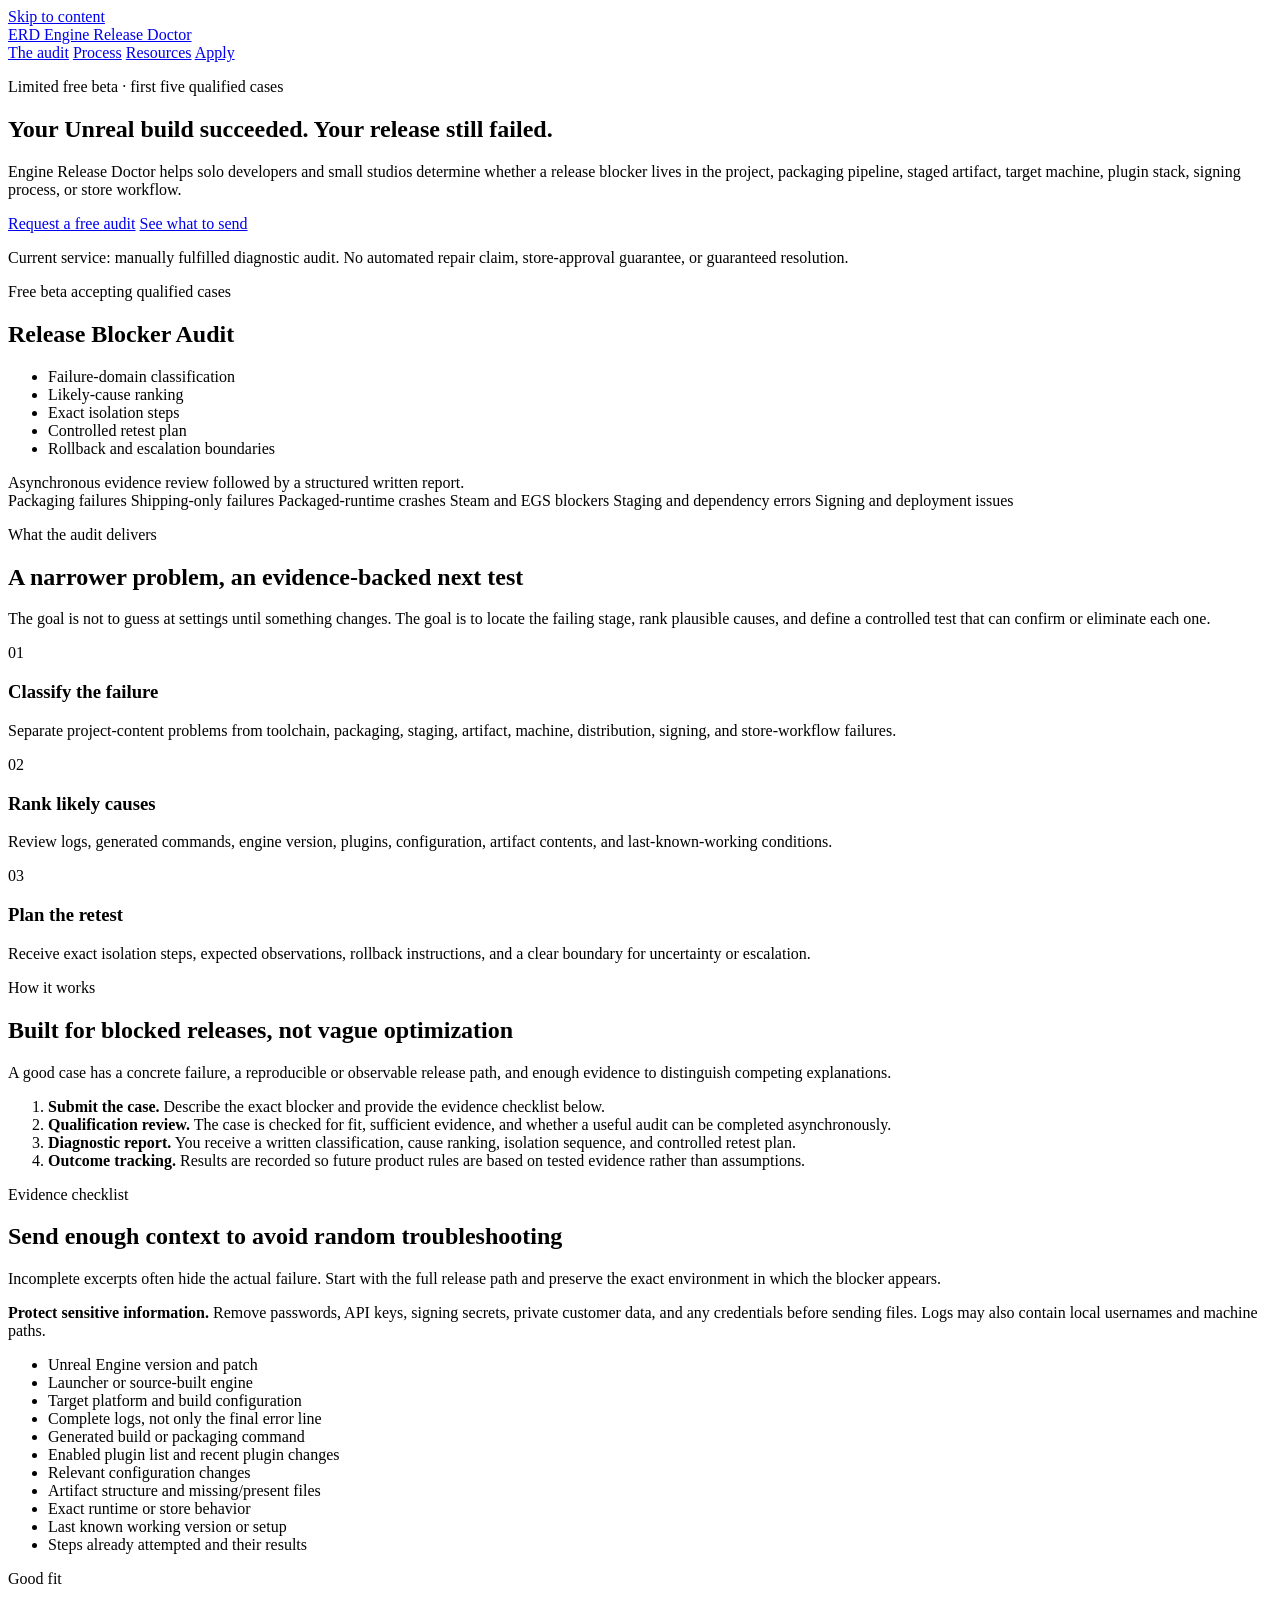
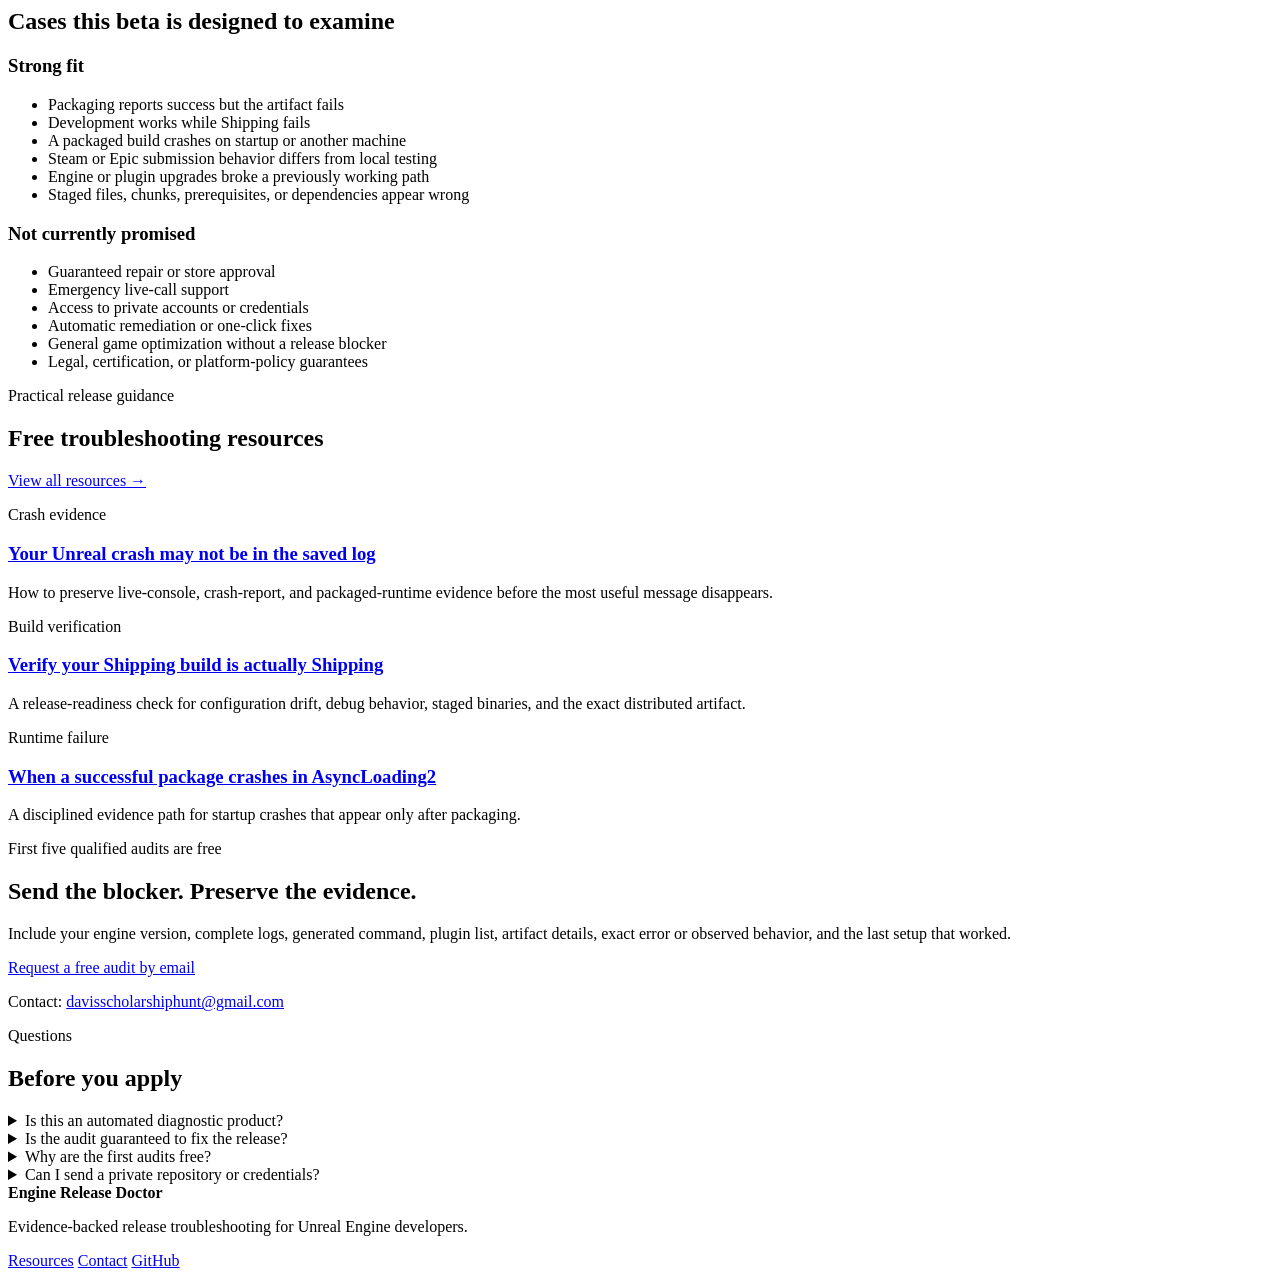
==== index.html @ b479264e "Launch Engine Release Doctor beta landing page" ====
<!doctype html>
<html lang="en">
<head>
  <meta charset="utf-8">
  <meta name="viewport" content="width=device-width, initial-scale=1">
  <title>Engine Release Doctor | Unreal Release Blocker Audits</title>
  <meta name="description" content="A structured manual Release Blocker Audit for Unreal Engine developers and small studios facing packaging, staged-build, runtime, store, signing, or deployment failures.">
  <meta name="theme-color" content="#0a1020">
  <link rel="stylesheet" href="styles.css">
</head>
<body>
  <a class="skip-link" href="#main">Skip to content</a>

  <header class="site-header">
    <div class="wrap header-inner">
      <a class="brand" href="index.html" aria-label="Engine Release Doctor home">
        <span class="brand-mark">ERD</span>
        <span>Engine Release Doctor</span>
      </a>
      <nav aria-label="Primary navigation">
        <a href="#audit">The audit</a>
        <a href="#process">Process</a>
        <a href="resources/index.html">Resources</a>
        <a class="nav-cta" href="#apply">Apply</a>
      </nav>
    </div>
  </header>

  <main id="main">
    <section class="hero">
      <div class="wrap hero-grid">
        <div>
          <p class="eyebrow">Limited free beta · first five qualified cases</p>
          <h1>Your Unreal build succeeded. Your release still failed.</h1>
          <p class="hero-copy">Engine Release Doctor helps solo developers and small studios determine whether a release blocker lives in the project, packaging pipeline, staged artifact, target machine, plugin stack, signing process, or store workflow.</p>
          <div class="button-row">
            <a class="button primary" href="#apply">Request a free audit</a>
            <a class="button secondary" href="#evidence">See what to send</a>
          </div>
          <p class="fine-print">Current service: manually fulfilled diagnostic audit. No automated repair claim, store-approval guarantee, or guaranteed resolution.</p>
        </div>

        <aside class="diagnostic-card" aria-label="Audit summary">
          <div class="status-line"><span class="status-dot"></span> Free beta accepting qualified cases</div>
          <h2>Release Blocker Audit</h2>
          <ul class="check-list">
            <li>Failure-domain classification</li>
            <li>Likely-cause ranking</li>
            <li>Exact isolation steps</li>
            <li>Controlled retest plan</li>
            <li>Rollback and escalation boundaries</li>
          </ul>
          <div class="card-note">Asynchronous evidence review followed by a structured written report.</div>
        </aside>
      </div>
    </section>

    <section class="signal-strip" aria-label="Common release blockers">
      <div class="wrap signal-grid">
        <span>Packaging failures</span>
        <span>Shipping-only failures</span>
        <span>Packaged-runtime crashes</span>
        <span>Steam and EGS blockers</span>
        <span>Staging and dependency errors</span>
        <span>Signing and deployment issues</span>
      </div>
    </section>

    <section id="audit" class="section">
      <div class="wrap">
        <div class="section-heading">
          <p class="eyebrow">What the audit delivers</p>
          <h2>A narrower problem, an evidence-backed next test</h2>
          <p>The goal is not to guess at settings until something changes. The goal is to locate the failing stage, rank plausible causes, and define a controlled test that can confirm or eliminate each one.</p>
        </div>

        <div class="card-grid three">
          <article class="feature-card">
            <span class="step-number">01</span>
            <h3>Classify the failure</h3>
            <p>Separate project-content problems from toolchain, packaging, staging, artifact, machine, distribution, signing, and store-workflow failures.</p>
          </article>
          <article class="feature-card">
            <span class="step-number">02</span>
            <h3>Rank likely causes</h3>
            <p>Review logs, generated commands, engine version, plugins, configuration, artifact contents, and last-known-working conditions.</p>
          </article>
          <article class="feature-card">
            <span class="step-number">03</span>
            <h3>Plan the retest</h3>
            <p>Receive exact isolation steps, expected observations, rollback instructions, and a clear boundary for uncertainty or escalation.</p>
          </article>
        </div>
      </div>
    </section>

    <section class="section alt" id="process">
      <div class="wrap two-column">
        <div>
          <p class="eyebrow">How it works</p>
          <h2>Built for blocked releases, not vague optimization</h2>
          <p class="lead">A good case has a concrete failure, a reproducible or observable release path, and enough evidence to distinguish competing explanations.</p>
        </div>
        <ol class="process-list">
          <li>
            <strong>Submit the case.</strong>
            <span>Describe the exact blocker and provide the evidence checklist below.</span>
          </li>
          <li>
            <strong>Qualification review.</strong>
            <span>The case is checked for fit, sufficient evidence, and whether a useful audit can be completed asynchronously.</span>
          </li>
          <li>
            <strong>Diagnostic report.</strong>
            <span>You receive a written classification, cause ranking, isolation sequence, and controlled retest plan.</span>
          </li>
          <li>
            <strong>Outcome tracking.</strong>
            <span>Results are recorded so future product rules are based on tested evidence rather than assumptions.</span>
          </li>
        </ol>
      </div>
    </section>

    <section id="evidence" class="section">
      <div class="wrap evidence-grid">
        <div>
          <p class="eyebrow">Evidence checklist</p>
          <h2>Send enough context to avoid random troubleshooting</h2>
          <p>Incomplete excerpts often hide the actual failure. Start with the full release path and preserve the exact environment in which the blocker appears.</p>
          <div class="privacy-note">
            <strong>Protect sensitive information.</strong> Remove passwords, API keys, signing secrets, private customer data, and any credentials before sending files. Logs may also contain local usernames and machine paths.
          </div>
        </div>
        <div class="check-panel">
          <ul class="evidence-list">
            <li>Unreal Engine version and patch</li>
            <li>Launcher or source-built engine</li>
            <li>Target platform and build configuration</li>
            <li>Complete logs, not only the final error line</li>
            <li>Generated build or packaging command</li>
            <li>Enabled plugin list and recent plugin changes</li>
            <li>Relevant configuration changes</li>
            <li>Artifact structure and missing/present files</li>
            <li>Exact runtime or store behavior</li>
            <li>Last known working version or setup</li>
            <li>Steps already attempted and their results</li>
          </ul>
        </div>
      </div>
    </section>

    <section class="section alt">
      <div class="wrap">
        <div class="section-heading compact">
          <p class="eyebrow">Good fit</p>
          <h2>Cases this beta is designed to examine</h2>
        </div>
        <div class="fit-grid">
          <div class="fit-card yes">
            <h3>Strong fit</h3>
            <ul>
              <li>Packaging reports success but the artifact fails</li>
              <li>Development works while Shipping fails</li>
              <li>A packaged build crashes on startup or another machine</li>
              <li>Steam or Epic submission behavior differs from local testing</li>
              <li>Engine or plugin upgrades broke a previously working path</li>
              <li>Staged files, chunks, prerequisites, or dependencies appear wrong</li>
            </ul>
          </div>
          <div class="fit-card no">
            <h3>Not currently promised</h3>
            <ul>
              <li>Guaranteed repair or store approval</li>
              <li>Emergency live-call support</li>
              <li>Access to private accounts or credentials</li>
              <li>Automatic remediation or one-click fixes</li>
              <li>General game optimization without a release blocker</li>
              <li>Legal, certification, or platform-policy guarantees</li>
            </ul>
          </div>
        </div>
      </div>
    </section>

    <section class="section resources-preview">
      <div class="wrap">
        <div class="section-heading row-heading">
          <div>
            <p class="eyebrow">Practical release guidance</p>
            <h2>Free troubleshooting resources</h2>
          </div>
          <a class="text-link" href="resources/index.html">View all resources →</a>
        </div>
        <div class="card-grid three">
          <article class="resource-card">
            <p class="tag">Crash evidence</p>
            <h3><a href="resources/unreal-crash-log-evidence.html">Your Unreal crash may not be in the saved log</a></h3>
            <p>How to preserve live-console, crash-report, and packaged-runtime evidence before the most useful message disappears.</p>
          </article>
          <article class="resource-card">
            <p class="tag">Build verification</p>
            <h3><a href="resources/verify-shipping-build.html">Verify your Shipping build is actually Shipping</a></h3>
            <p>A release-readiness check for configuration drift, debug behavior, staged binaries, and the exact distributed artifact.</p>
          </article>
          <article class="resource-card">
            <p class="tag">Runtime failure</p>
            <h3><a href="resources/async-loading-crash.html">When a successful package crashes in AsyncLoading2</a></h3>
            <p>A disciplined evidence path for startup crashes that appear only after packaging.</p>
          </article>
        </div>
      </div>
    </section>

    <section id="apply" class="section apply-section">
      <div class="wrap apply-card">
        <div>
          <p class="eyebrow">First five qualified audits are free</p>
          <h2>Send the blocker. Preserve the evidence.</h2>
          <p>Include your engine version, complete logs, generated command, plugin list, artifact details, exact error or observed behavior, and the last setup that worked.</p>
        </div>
        <div class="apply-actions">
          <a class="button primary large" href="mailto:davisscholarshiphunt@gmail.com?subject=Engine%20Release%20Doctor%20%E2%80%94%20Free%20Beta%20Audit%20Request&body=Project%20or%20studio%20name%3A%0A%0AUnreal%20Engine%20version%20and%20patch%3A%0A%0ATarget%20platform%20and%20configuration%3A%0A%0AExact%20release%20blocker%3A%0A%0AWhat%20works%20and%20what%20fails%3A%0A%0ALast%20known%20working%20setup%3A%0A%0ALinks%20to%20sanitized%20logs%20or%20artifact%20details%3A%0A%0ASteps%20already%20attempted%3A%0A%0APlease%20do%20not%20include%20passwords%2C%20API%20keys%2C%20signing%20secrets%2C%20or%20other%20credentials.">Request a free audit by email</a>
          <p class="contact-line">Contact: <a href="mailto:davisscholarshiphunt@gmail.com">davisscholarshiphunt@gmail.com</a></p>
        </div>
      </div>
    </section>

    <section class="section faq-section">
      <div class="wrap narrow">
        <p class="eyebrow">Questions</p>
        <h2>Before you apply</h2>
        <details>
          <summary>Is this an automated diagnostic product?</summary>
          <p>No. The current beta is a manually fulfilled written audit. Product rules may be developed from tested case evidence, but automated capabilities are not being promised here.</p>
        </details>
        <details>
          <summary>Is the audit guaranteed to fix the release?</summary>
          <p>No. The deliverable is a structured diagnostic analysis and retest plan. Some failures depend on third-party platforms, unavailable source code, unsupported plugins, missing evidence, or issues outside the audit’s control.</p>
        </details>
        <details>
          <summary>Why are the first audits free?</summary>
          <p>The beta is being used to establish proof, measure fulfillment time, validate the scope, and convert repeated findings into tested reusable rules before any paid offer is finalized.</p>
        </details>
        <details>
          <summary>Can I send a private repository or credentials?</summary>
          <p>Do not send credentials. Begin with sanitized logs, commands, configuration details, artifact information, and reproducible observations. Any deeper access would require a separate, explicit agreement.</p>
        </details>
      </div>
    </section>
  </main>

  <footer>
    <div class="wrap footer-inner">
      <div>
        <strong>Engine Release Doctor</strong>
        <p>Evidence-backed release troubleshooting for Unreal Engine developers.</p>
      </div>
      <div class="footer-links">
        <a href="resources/index.html">Resources</a>
        <a href="mailto:davisscholarshiphunt@gmail.com">Contact</a>
        <a href="https://github.com/davisscholarshiphunt-beep/engine-release-doctor-site">GitHub</a>
      </div>
    </div>
  </footer>
</body>
</html>
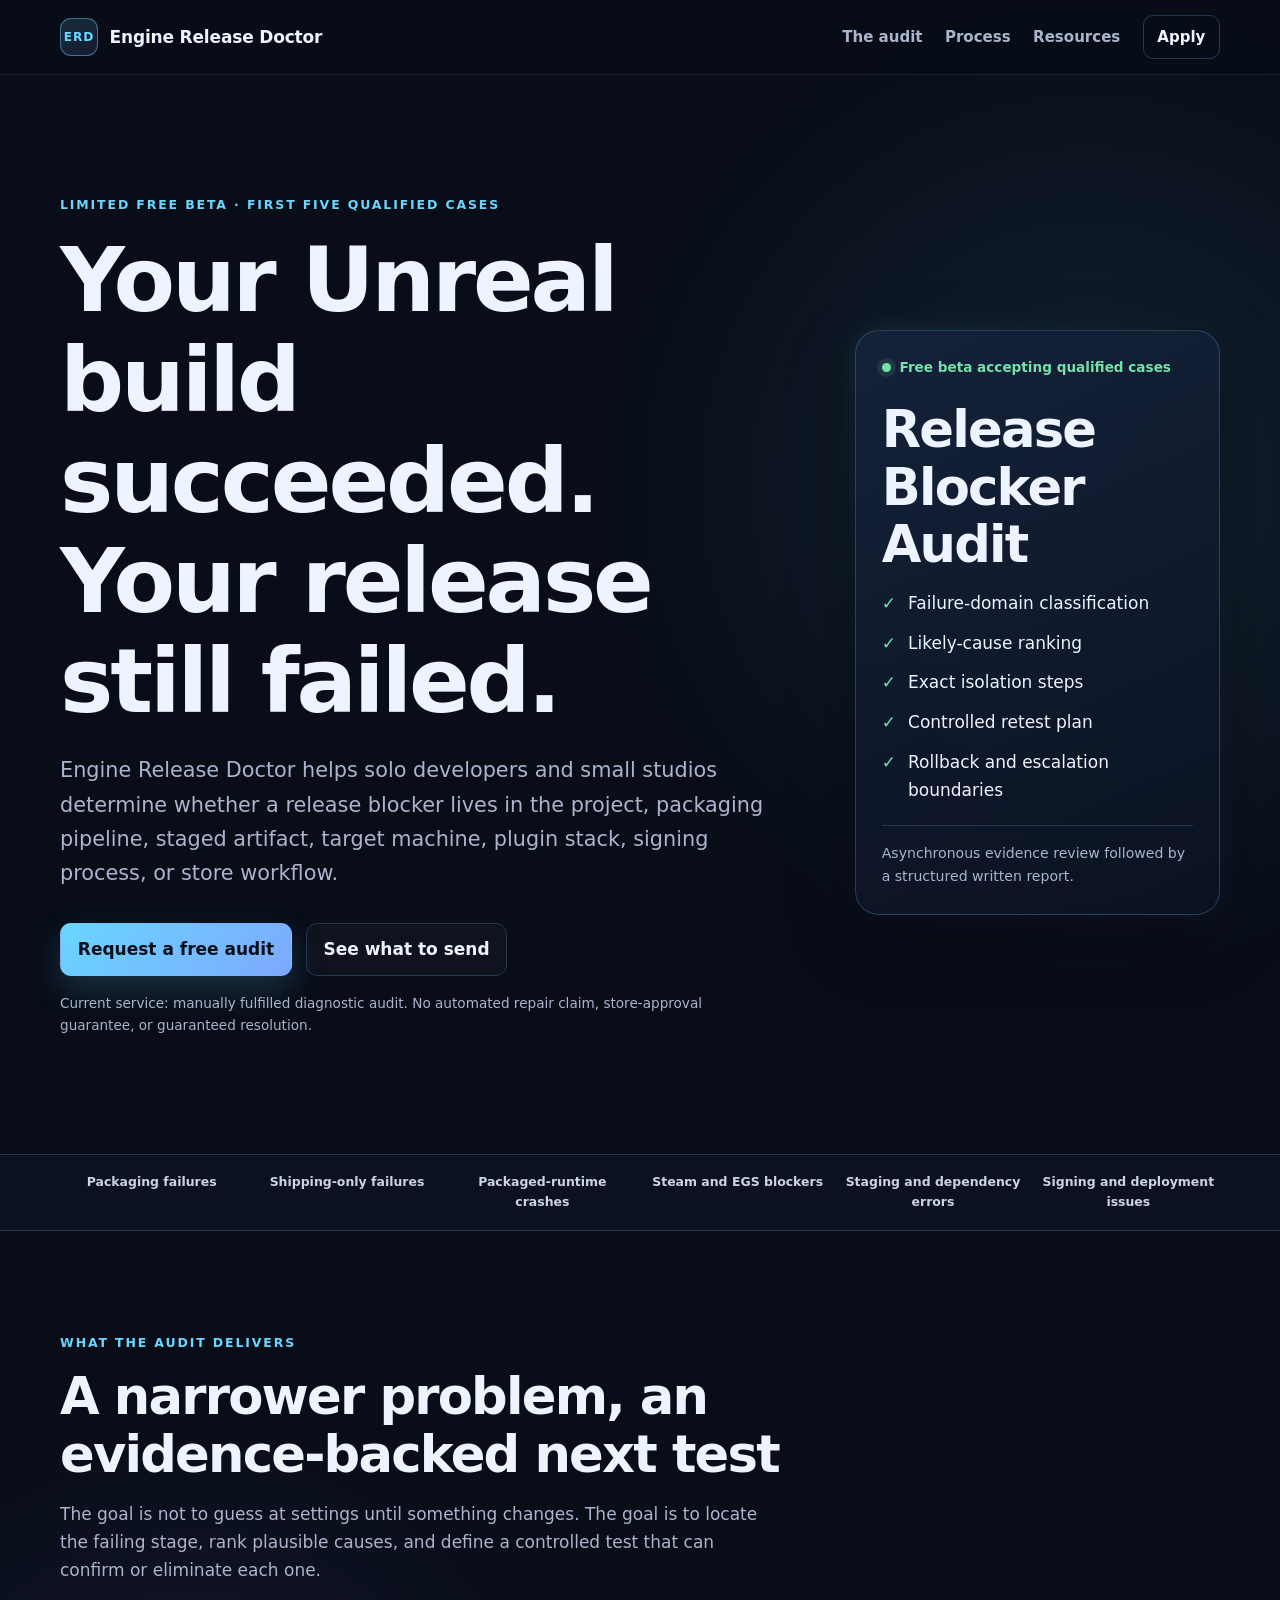
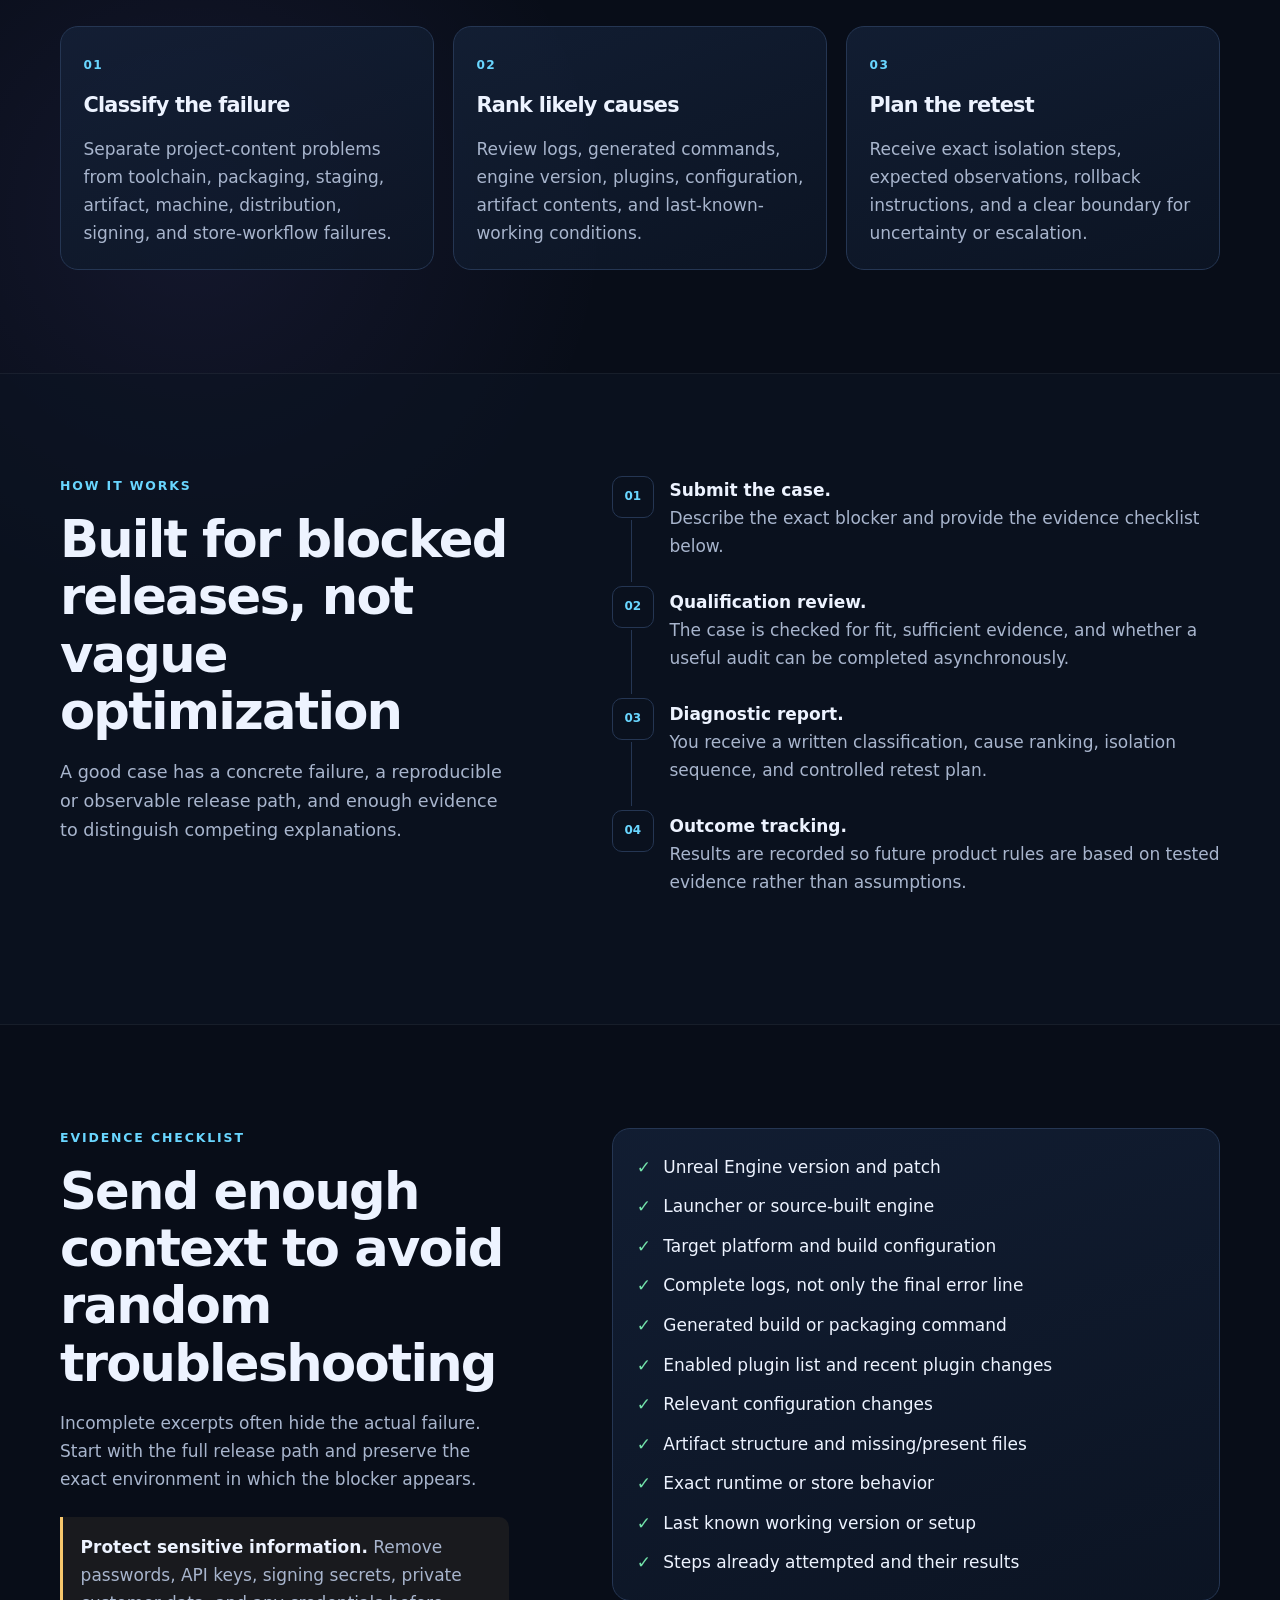
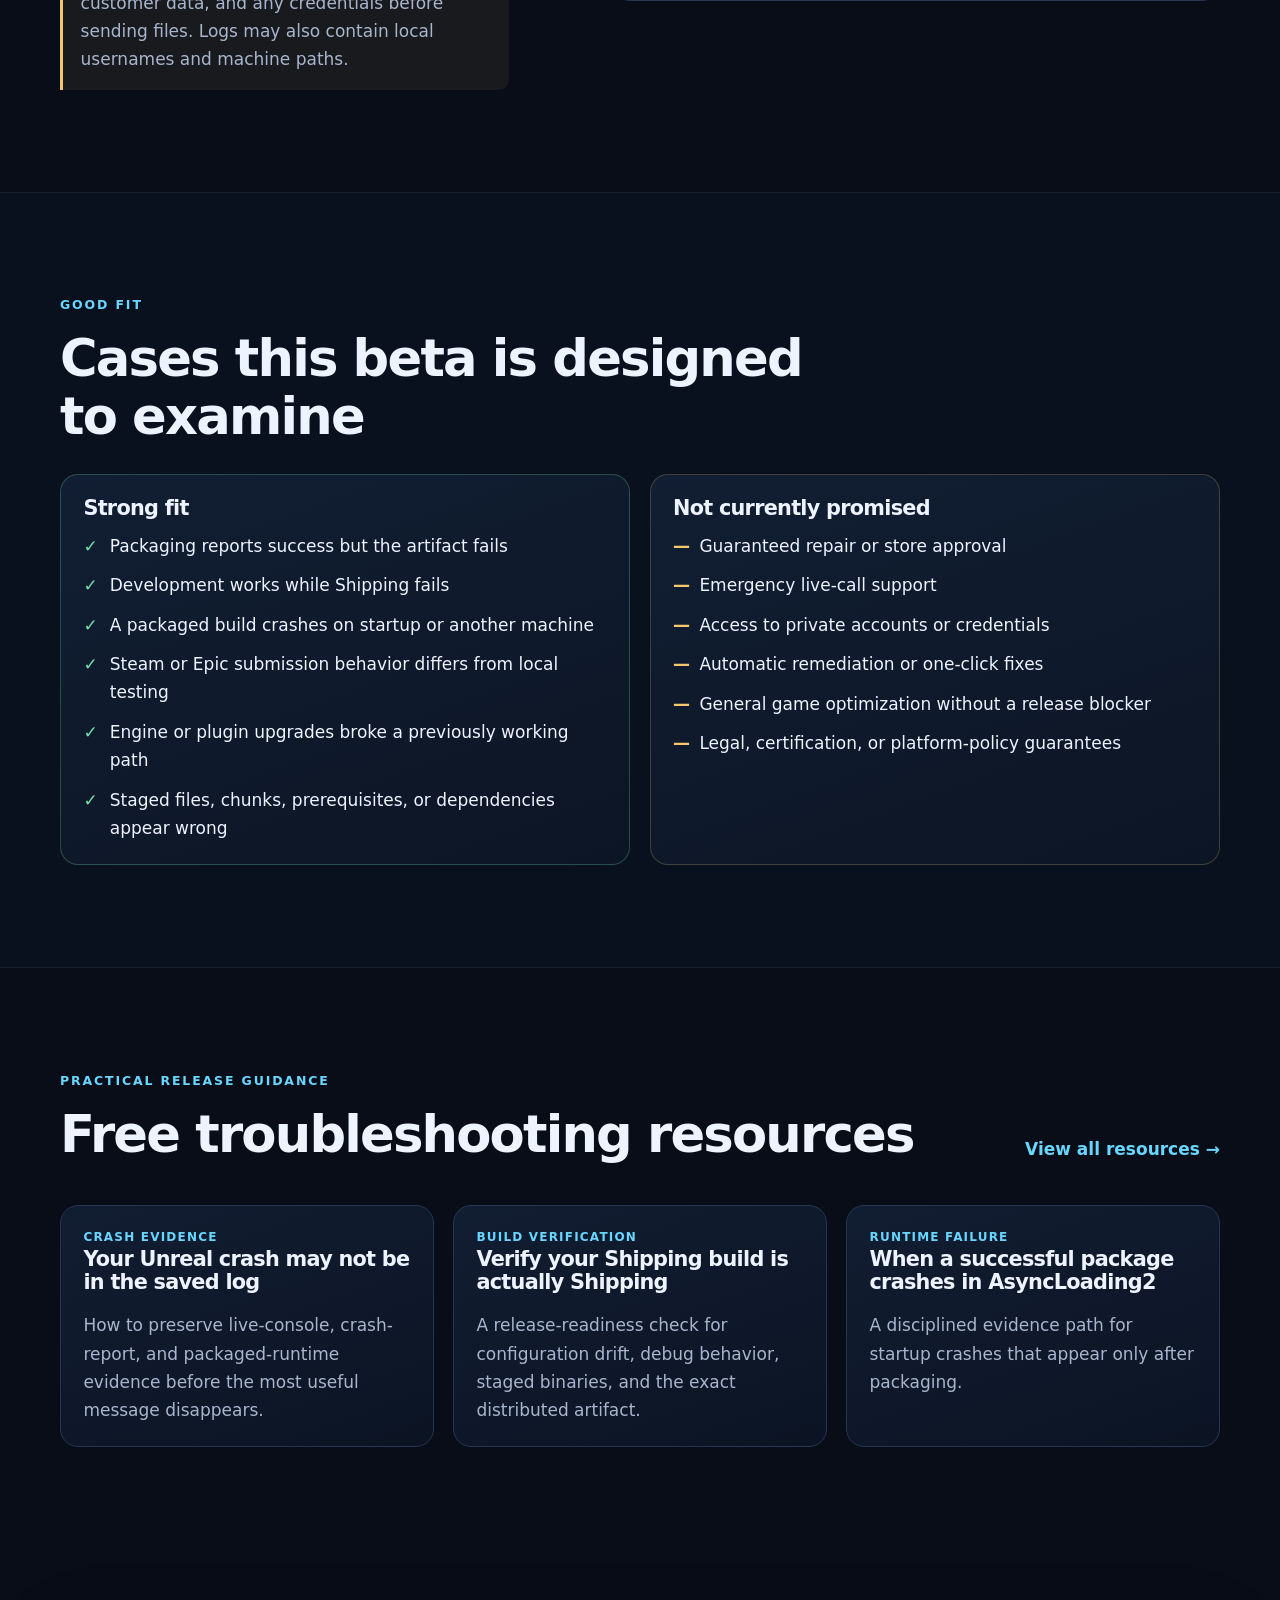
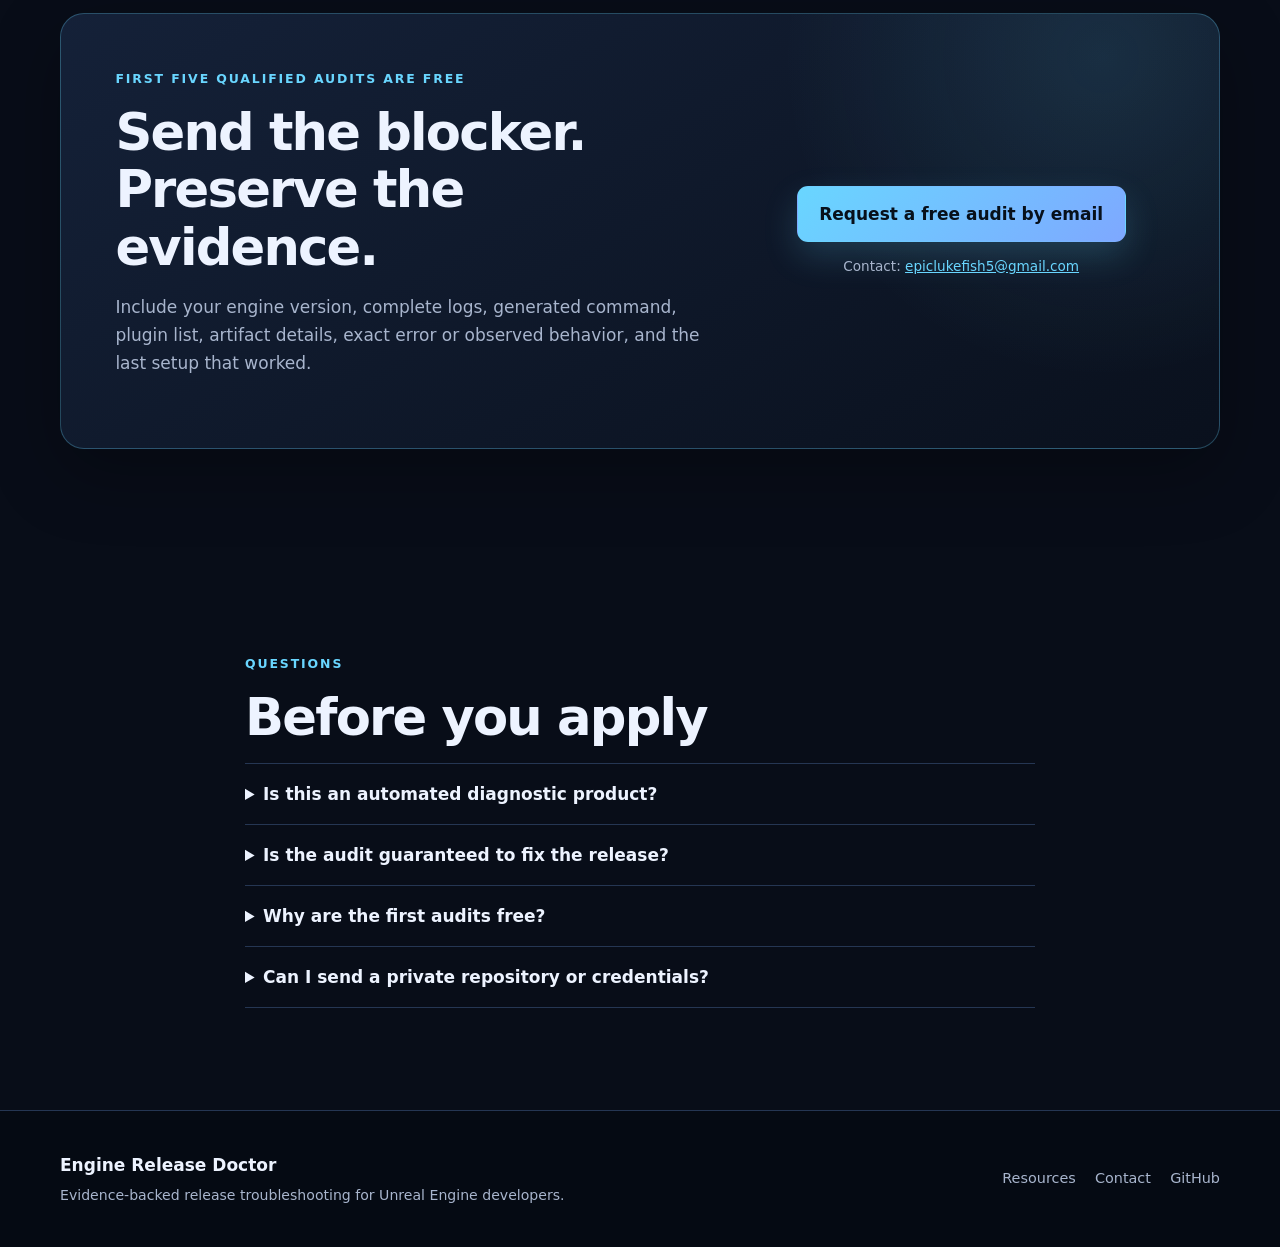
==== commit d14a109a: "Route audit requests to connected Gmail inbox" ====
--- a/index.html
+++ b/index.html
@@ -220,8 +220,8 @@
           <p>Include your engine version, complete logs, generated command, plugin list, artifact details, exact error or observed behavior, and the last setup that worked.</p>
         </div>
         <div class="apply-actions">
-          <a class="button primary large" href="mailto:davisscholarshiphunt@gmail.com?subject=Engine%20Release%20Doctor%20%E2%80%94%20Free%20Beta%20Audit%20Request&body=Project%20or%20studio%20name%3A%0A%0AUnreal%20Engine%20version%20and%20patch%3A%0A%0ATarget%20platform%20and%20configuration%3A%0A%0AExact%20release%20blocker%3A%0A%0AWhat%20works%20and%20what%20fails%3A%0A%0ALast%20known%20working%20setup%3A%0A%0ALinks%20to%20sanitized%20logs%20or%20artifact%20details%3A%0A%0ASteps%20already%20attempted%3A%0A%0APlease%20do%20not%20include%20passwords%2C%20API%20keys%2C%20signing%20secrets%2C%20or%20other%20credentials.">Request a free audit by email</a>
-          <p class="contact-line">Contact: <a href="mailto:davisscholarshiphunt@gmail.com">davisscholarshiphunt@gmail.com</a></p>
+          <a class="button primary large" href="mailto:epiclukefish5@gmail.com?subject=Engine%20Release%20Doctor%20%E2%80%94%20Free%20Beta%20Audit%20Request&body=Project%20or%20studio%20name%3A%0A%0AUnreal%20Engine%20version%20and%20patch%3A%0A%0ATarget%20platform%20and%20configuration%3A%0A%0AExact%20release%20blocker%3A%0A%0AWhat%20works%20and%20what%20fails%3A%0A%0ALast%20known%20working%20setup%3A%0A%0ALinks%20to%20sanitized%20logs%20or%20artifact%20details%3A%0A%0ASteps%20already%20attempted%3A%0A%0APlease%20do%20not%20include%20passwords%2C%20API%20keys%2C%20signing%20secrets%2C%20or%20other%20credentials.">Request a free audit by email</a>
+          <p class="contact-line">Contact: <a href="mailto:epiclukefish5@gmail.com">epiclukefish5@gmail.com</a></p>
         </div>
       </div>
     </section>
@@ -258,7 +258,7 @@
       </div>
       <div class="footer-links">
         <a href="resources/index.html">Resources</a>
-        <a href="mailto:davisscholarshiphunt@gmail.com">Contact</a>
+        <a href="mailto:epiclukefish5@gmail.com">Contact</a>
         <a href="https://github.com/davisscholarshiphunt-beep/engine-release-doctor-site">GitHub</a>
       </div>
     </div>
--- a/styles.css
+++ b/styles.css
@@ -0,0 +1,601 @@
+:root {
+  --bg: #080d18;
+  --bg-soft: #0d1526;
+  --panel: #111b2f;
+  --panel-2: #15223a;
+  --text: #edf3ff;
+  --muted: #a8b5cd;
+  --line: #253653;
+  --accent: #69d6ff;
+  --accent-2: #8e7dff;
+  --success: #73e2aa;
+  --warning: #f6c66c;
+  --danger: #ff9c9c;
+  --shadow: 0 24px 70px rgba(0, 0, 0, .28);
+  --radius: 18px;
+  --wrap: 1160px;
+}
+
+* { box-sizing: border-box; }
+
+html { scroll-behavior: smooth; }
+
+body {
+  margin: 0;
+  background:
+    radial-gradient(circle at 85% 8%, rgba(105, 214, 255, .1), transparent 31rem),
+    radial-gradient(circle at 15% 30%, rgba(142, 125, 255, .09), transparent 26rem),
+    var(--bg);
+  color: var(--text);
+  font-family: Inter, ui-sans-serif, system-ui, -apple-system, BlinkMacSystemFont, "Segoe UI", sans-serif;
+  font-size: 17px;
+  line-height: 1.65;
+  -webkit-font-smoothing: antialiased;
+}
+
+a { color: inherit; }
+
+a:focus-visible,
+button:focus-visible,
+summary:focus-visible {
+  outline: 3px solid var(--accent);
+  outline-offset: 4px;
+}
+
+.skip-link {
+  position: absolute;
+  top: -100px;
+  left: 1rem;
+  z-index: 999;
+  padding: .75rem 1rem;
+  border-radius: 8px;
+  background: #fff;
+  color: #000;
+}
+.skip-link:focus { top: 1rem; }
+
+.wrap {
+  width: min(calc(100% - 2.5rem), var(--wrap));
+  margin-inline: auto;
+}
+
+.narrow { max-width: 790px; }
+
+.site-header {
+  position: sticky;
+  top: 0;
+  z-index: 30;
+  border-bottom: 1px solid rgba(255, 255, 255, .08);
+  background: rgba(8, 13, 24, .86);
+  backdrop-filter: blur(18px);
+}
+
+.header-inner {
+  display: flex;
+  align-items: center;
+  justify-content: space-between;
+  min-height: 74px;
+  gap: 1rem;
+}
+
+.brand {
+  display: inline-flex;
+  align-items: center;
+  gap: .72rem;
+  font-weight: 800;
+  text-decoration: none;
+  letter-spacing: -.01em;
+}
+
+.brand-mark {
+  display: grid;
+  place-items: center;
+  width: 38px;
+  height: 38px;
+  border: 1px solid rgba(105, 214, 255, .45);
+  border-radius: 11px;
+  background: linear-gradient(145deg, rgba(105, 214, 255, .16), rgba(142, 125, 255, .12));
+  color: var(--accent);
+  font-size: .76rem;
+  letter-spacing: .08em;
+}
+
+nav {
+  display: flex;
+  align-items: center;
+  gap: 1.4rem;
+}
+
+nav a {
+  color: var(--muted);
+  text-decoration: none;
+  font-size: .94rem;
+  font-weight: 650;
+}
+nav a:hover { color: var(--text); }
+
+.nav-cta {
+  padding: .55rem .85rem;
+  border: 1px solid var(--line);
+  border-radius: 10px;
+  color: var(--text);
+}
+
+.hero {
+  padding: 7.5rem 0 6.5rem;
+  overflow: hidden;
+}
+
+.hero-grid {
+  display: grid;
+  grid-template-columns: minmax(0, 1.45fr) minmax(330px, .75fr);
+  align-items: center;
+  gap: clamp(3rem, 7vw, 6rem);
+}
+
+.eyebrow {
+  margin: 0 0 .9rem;
+  color: var(--accent);
+  font-size: .78rem;
+  font-weight: 850;
+  letter-spacing: .15em;
+  text-transform: uppercase;
+}
+
+h1, h2, h3 {
+  margin-top: 0;
+  line-height: 1.12;
+  letter-spacing: -.035em;
+}
+
+h1 {
+  max-width: 800px;
+  margin-bottom: 1.35rem;
+  font-size: clamp(3.1rem, 7vw, 5.9rem);
+}
+
+h2 {
+  margin-bottom: 1rem;
+  font-size: clamp(2rem, 4vw, 3.45rem);
+}
+
+h3 {
+  margin-bottom: .7rem;
+  font-size: 1.3rem;
+}
+
+p { color: var(--muted); }
+
+.hero-copy {
+  max-width: 780px;
+  margin: 0 0 2rem;
+  font-size: clamp(1.08rem, 2vw, 1.3rem);
+}
+
+.button-row {
+  display: flex;
+  flex-wrap: wrap;
+  gap: .85rem;
+}
+
+.button {
+  display: inline-flex;
+  align-items: center;
+  justify-content: center;
+  min-height: 48px;
+  padding: .72rem 1.05rem;
+  border: 1px solid transparent;
+  border-radius: 11px;
+  font-weight: 800;
+  text-decoration: none;
+  transition: transform .18s ease, border-color .18s ease, background .18s ease;
+}
+
+.button:hover { transform: translateY(-2px); }
+
+.button.primary {
+  background: linear-gradient(135deg, var(--accent), #7ea8ff);
+  color: #07101b;
+  box-shadow: 0 14px 34px rgba(105, 214, 255, .18);
+}
+
+.button.secondary {
+  border-color: var(--line);
+  background: rgba(255, 255, 255, .025);
+  color: var(--text);
+}
+
+.button.large {
+  min-height: 56px;
+  padding-inline: 1.35rem;
+}
+
+.fine-print {
+  max-width: 690px;
+  margin-top: 1rem;
+  font-size: .85rem;
+}
+
+.diagnostic-card {
+  position: relative;
+  padding: 1.6rem;
+  border: 1px solid rgba(105, 214, 255, .22);
+  border-radius: 24px;
+  background: linear-gradient(155deg, rgba(21, 34, 58, .96), rgba(11, 18, 33, .96));
+  box-shadow: var(--shadow);
+}
+
+.diagnostic-card::before {
+  content: "";
+  position: absolute;
+  inset: -1px;
+  z-index: -1;
+  border-radius: inherit;
+  background: linear-gradient(140deg, rgba(105, 214, 255, .35), transparent 42%, rgba(142, 125, 255, .28));
+  filter: blur(12px);
+  opacity: .38;
+}
+
+.status-line {
+  display: flex;
+  align-items: center;
+  gap: .55rem;
+  margin-bottom: 1.4rem;
+  color: var(--success);
+  font-size: .85rem;
+  font-weight: 750;
+}
+
+.status-dot {
+  width: 9px;
+  height: 9px;
+  border-radius: 50%;
+  background: var(--success);
+  box-shadow: 0 0 0 5px rgba(115, 226, 170, .11);
+}
+
+.check-list,
+.evidence-list,
+.fit-card ul {
+  margin: 0;
+  padding: 0;
+  list-style: none;
+}
+
+.check-list li,
+.evidence-list li,
+.fit-card li {
+  position: relative;
+  padding-left: 1.65rem;
+}
+
+.check-list li + li,
+.evidence-list li + li,
+.fit-card li + li { margin-top: .72rem; }
+
+.check-list li::before,
+.evidence-list li::before,
+.fit-card.yes li::before {
+  content: "✓";
+  position: absolute;
+  left: 0;
+  color: var(--success);
+  font-weight: 900;
+}
+
+.fit-card.no li::before {
+  content: "—";
+  position: absolute;
+  left: 0;
+  color: var(--warning);
+  font-weight: 900;
+}
+
+.card-note {
+  margin-top: 1.35rem;
+  padding-top: 1rem;
+  border-top: 1px solid var(--line);
+  color: var(--muted);
+  font-size: .88rem;
+}
+
+.signal-strip {
+  border-block: 1px solid var(--line);
+  background: rgba(12, 20, 35, .68);
+}
+
+.signal-grid {
+  display: grid;
+  grid-template-columns: repeat(6, 1fr);
+  gap: .75rem;
+  padding-block: 1.05rem;
+}
+
+.signal-grid span {
+  color: #c8d4e8;
+  font-size: .78rem;
+  font-weight: 720;
+  text-align: center;
+}
+
+.section { padding: 6.4rem 0; }
+.section.alt {
+  border-block: 1px solid rgba(255, 255, 255, .055);
+  background: rgba(12, 20, 35, .62);
+}
+
+.section-heading {
+  max-width: 780px;
+  margin-bottom: 2.6rem;
+}
+.section-heading.compact { margin-bottom: 1.8rem; }
+.section-heading p { max-width: 720px; }
+.row-heading {
+  display: flex;
+  align-items: end;
+  justify-content: space-between;
+  max-width: none;
+  gap: 2rem;
+}
+.row-heading h2 { margin-bottom: 0; }
+
+.card-grid {
+  display: grid;
+  gap: 1.2rem;
+}
+.card-grid.three { grid-template-columns: repeat(3, 1fr); }
+
+.feature-card,
+.resource-card,
+.fit-card,
+.check-panel {
+  border: 1px solid var(--line);
+  border-radius: var(--radius);
+  background: linear-gradient(160deg, rgba(20, 33, 56, .82), rgba(13, 22, 38, .82));
+}
+
+.feature-card,
+.resource-card,
+.fit-card { padding: 1.4rem; }
+
+.step-number {
+  display: inline-block;
+  margin-bottom: 1.2rem;
+  color: var(--accent);
+  font-size: .76rem;
+  font-weight: 900;
+  letter-spacing: .12em;
+}
+
+.feature-card p,
+.resource-card p { margin-bottom: 0; }
+
+.two-column,
+.evidence-grid {
+  display: grid;
+  grid-template-columns: .85fr 1.15fr;
+  gap: clamp(2rem, 8vw, 7rem);
+  align-items: start;
+}
+
+.lead { font-size: 1.1rem; }
+
+.process-list {
+  margin: 0;
+  padding: 0;
+  list-style: none;
+  counter-reset: process;
+}
+
+.process-list li {
+  position: relative;
+  display: grid;
+  grid-template-columns: 1fr;
+  padding: 0 0 1.6rem 3.6rem;
+  counter-increment: process;
+}
+
+.process-list li + li { padding-top: .15rem; }
+
+.process-list li::before {
+  content: counter(process, decimal-leading-zero);
+  position: absolute;
+  left: 0;
+  top: 0;
+  display: grid;
+  place-items: center;
+  width: 2.5rem;
+  height: 2.5rem;
+  border: 1px solid var(--line);
+  border-radius: 10px;
+  color: var(--accent);
+  font-size: .75rem;
+  font-weight: 900;
+}
+
+.process-list li:not(:last-child)::after {
+  content: "";
+  position: absolute;
+  left: 1.22rem;
+  top: 2.75rem;
+  bottom: .25rem;
+  width: 1px;
+  background: var(--line);
+}
+
+.process-list span { color: var(--muted); }
+
+.privacy-note {
+  margin-top: 1.5rem;
+  padding: 1rem 1.1rem;
+  border-left: 3px solid var(--warning);
+  border-radius: 0 10px 10px 0;
+  background: rgba(246, 198, 108, .07);
+  color: var(--muted);
+}
+.privacy-note strong { color: var(--text); }
+
+.check-panel { padding: 1.5rem; }
+
+.fit-grid {
+  display: grid;
+  grid-template-columns: 1fr 1fr;
+  gap: 1.2rem;
+}
+
+.fit-card.yes { border-color: rgba(115, 226, 170, .26); }
+.fit-card.no { border-color: rgba(246, 198, 108, .22); }
+
+.tag {
+  margin: 0 0 .8rem;
+  color: var(--accent);
+  font-size: .75rem;
+  font-weight: 850;
+  letter-spacing: .1em;
+  text-transform: uppercase;
+}
+
+.resource-card h3 a { text-decoration: none; }
+.resource-card h3 a:hover { color: var(--accent); }
+
+.text-link {
+  color: var(--accent);
+  font-weight: 800;
+  text-decoration: none;
+  white-space: nowrap;
+}
+
+.apply-section { padding-top: 4rem; }
+
+.apply-card {
+  display: grid;
+  grid-template-columns: 1.2fr .8fr;
+  align-items: center;
+  gap: 2rem;
+  padding: clamp(1.6rem, 5vw, 3.4rem);
+  border: 1px solid rgba(105, 214, 255, .28);
+  border-radius: 24px;
+  background:
+    radial-gradient(circle at 90% 10%, rgba(105, 214, 255, .12), transparent 20rem),
+    linear-gradient(150deg, rgba(21, 34, 58, .97), rgba(10, 17, 30, .97));
+  box-shadow: var(--shadow);
+}
+
+.apply-actions { text-align: center; }
+.contact-line { margin: .8rem 0 0; font-size: .85rem; }
+.contact-line a { color: var(--accent); }
+
+.faq-section details {
+  border-top: 1px solid var(--line);
+  padding: 1rem 0;
+}
+.faq-section details:last-child { border-bottom: 1px solid var(--line); }
+
+summary {
+  cursor: pointer;
+  color: var(--text);
+  font-weight: 800;
+}
+
+footer {
+  border-top: 1px solid var(--line);
+  padding: 2.5rem 0;
+  background: rgba(5, 9, 17, .72);
+}
+
+.footer-inner {
+  display: flex;
+  align-items: center;
+  justify-content: space-between;
+  gap: 2rem;
+}
+.footer-inner p { margin: .3rem 0 0; font-size: .88rem; }
+.footer-links { display: flex; gap: 1.2rem; }
+.footer-links a { color: var(--muted); text-decoration: none; font-size: .9rem; }
+.footer-links a:hover { color: var(--text); }
+
+/* Resource pages */
+.article-hero { padding: 5.5rem 0 3.2rem; }
+.article-hero .wrap { max-width: 860px; }
+.article-hero h1 { font-size: clamp(2.5rem, 6vw, 4.8rem); }
+.article-meta { color: var(--muted); font-size: .88rem; }
+
+.article-layout {
+  display: grid;
+  grid-template-columns: minmax(0, 760px) 260px;
+  gap: 4rem;
+  align-items: start;
+  padding-bottom: 6rem;
+}
+
+.article-body h2 { margin-top: 3.2rem; font-size: 2rem; }
+.article-body h3 { margin-top: 2.2rem; }
+.article-body p,
+.article-body li { color: #c0cce0; }
+.article-body code {
+  padding: .12rem .35rem;
+  border: 1px solid var(--line);
+  border-radius: 5px;
+  background: #0b1220;
+  color: #d7e7ff;
+  font-size: .9em;
+}
+.article-body pre {
+  overflow-x: auto;
+  padding: 1rem;
+  border: 1px solid var(--line);
+  border-radius: 12px;
+  background: #070c15;
+}
+.article-body blockquote {
+  margin: 2rem 0;
+  padding: .2rem 0 .2rem 1.2rem;
+  border-left: 3px solid var(--accent);
+}
+
+.article-aside {
+  position: sticky;
+  top: 100px;
+  padding: 1.2rem;
+  border: 1px solid var(--line);
+  border-radius: 14px;
+  background: var(--panel);
+}
+.article-aside h3 { font-size: 1rem; }
+.article-aside a { color: var(--accent); }
+.article-aside p { font-size: .9rem; }
+
+.resource-index-hero { padding: 5.8rem 0 3rem; }
+.resource-list { padding-bottom: 6rem; }
+.resource-list .resource-card { min-height: 100%; }
+.breadcrumb { color: var(--muted); font-size: .86rem; }
+.breadcrumb a { color: var(--accent); text-decoration: none; }
+
+@media (max-width: 980px) {
+  nav a:not(.nav-cta) { display: none; }
+  .hero-grid,
+  .two-column,
+  .evidence-grid,
+  .apply-card,
+  .article-layout { grid-template-columns: 1fr; }
+  .card-grid.three { grid-template-columns: repeat(2, 1fr); }
+  .signal-grid { grid-template-columns: repeat(3, 1fr); }
+  .article-aside { position: static; }
+}
+
+@media (max-width: 680px) {
+  body { font-size: 16px; }
+  .wrap { width: min(calc(100% - 1.5rem), var(--wrap)); }
+  .hero { padding: 5rem 0 4.2rem; }
+  h1 { font-size: clamp(2.65rem, 14vw, 4.2rem); }
+  .section { padding: 4.5rem 0; }
+  .card-grid.three,
+  .fit-grid { grid-template-columns: 1fr; }
+  .signal-grid { grid-template-columns: repeat(2, 1fr); }
+  .row-heading,
+  .footer-inner { align-items: flex-start; flex-direction: column; }
+  .footer-links { flex-wrap: wrap; }
+  .button-row .button,
+  .apply-actions .button { width: 100%; }
+  .diagnostic-card { padding: 1.25rem; }
+}
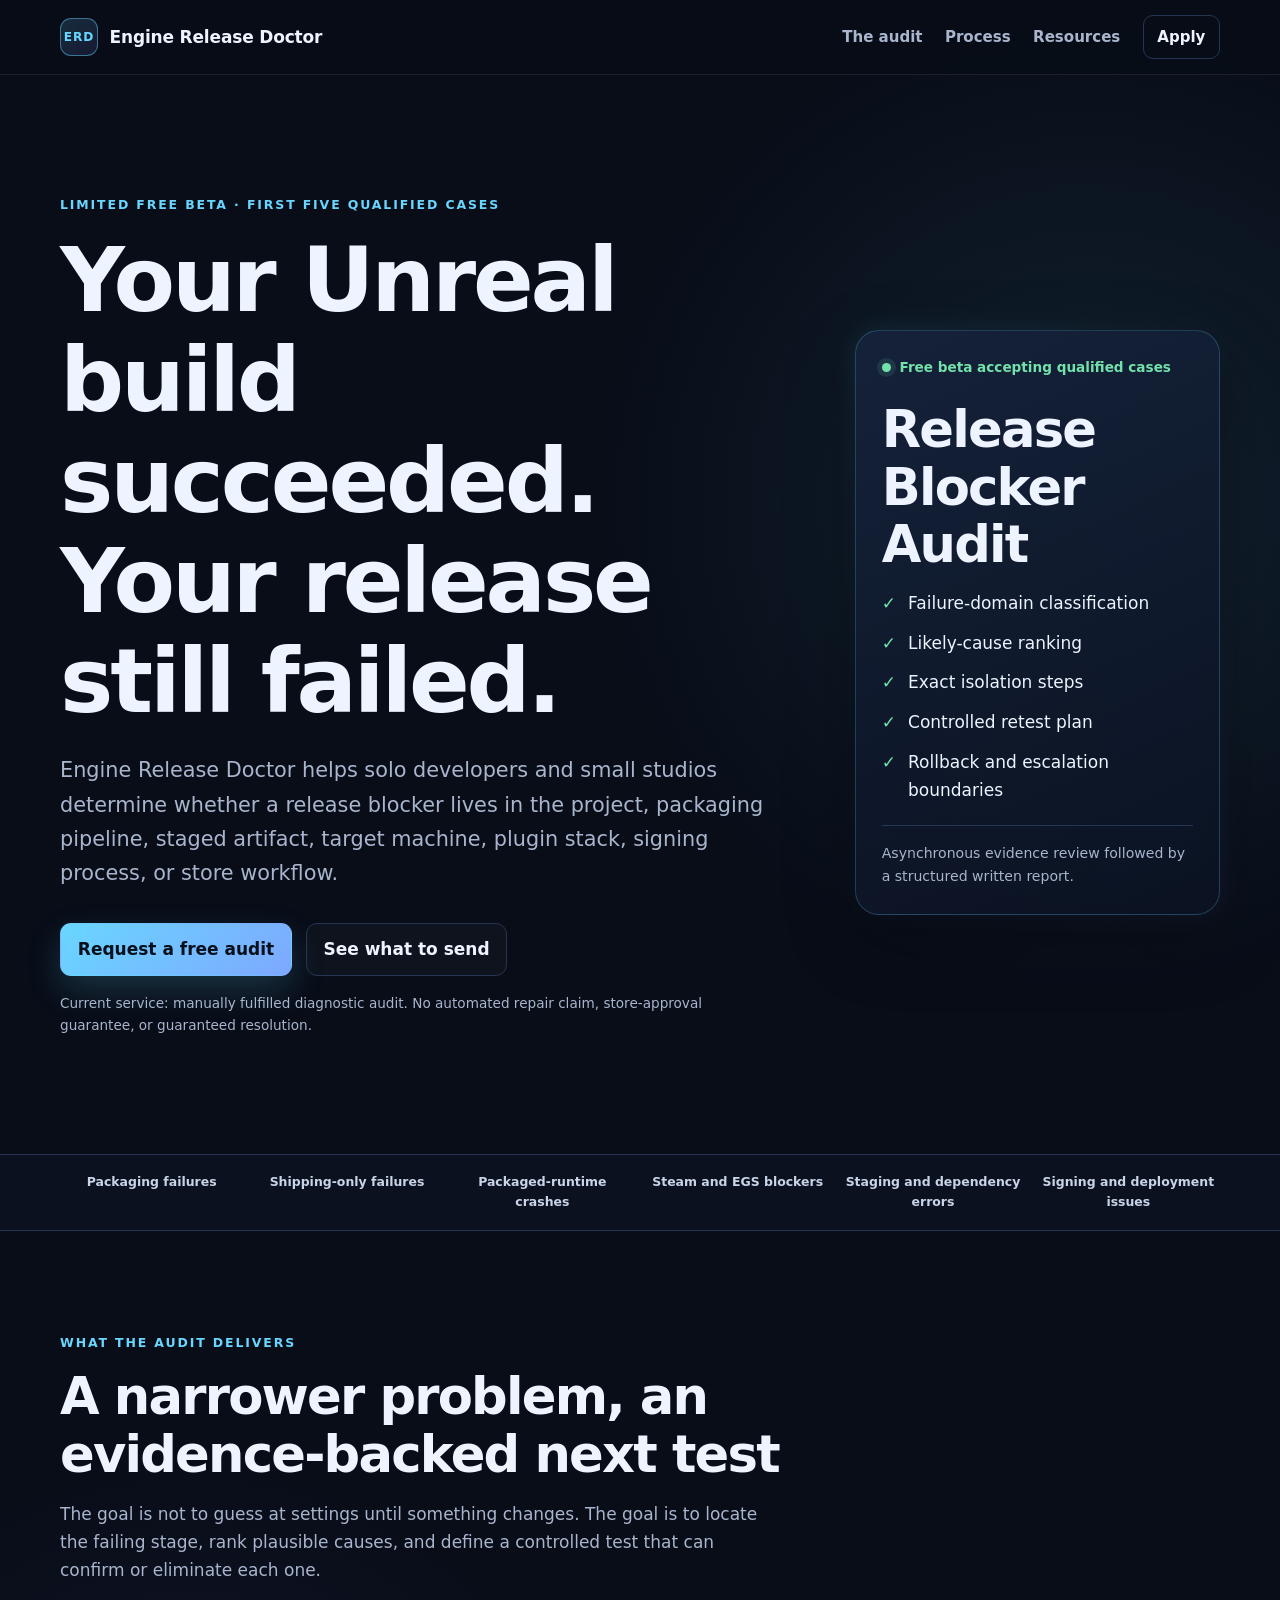
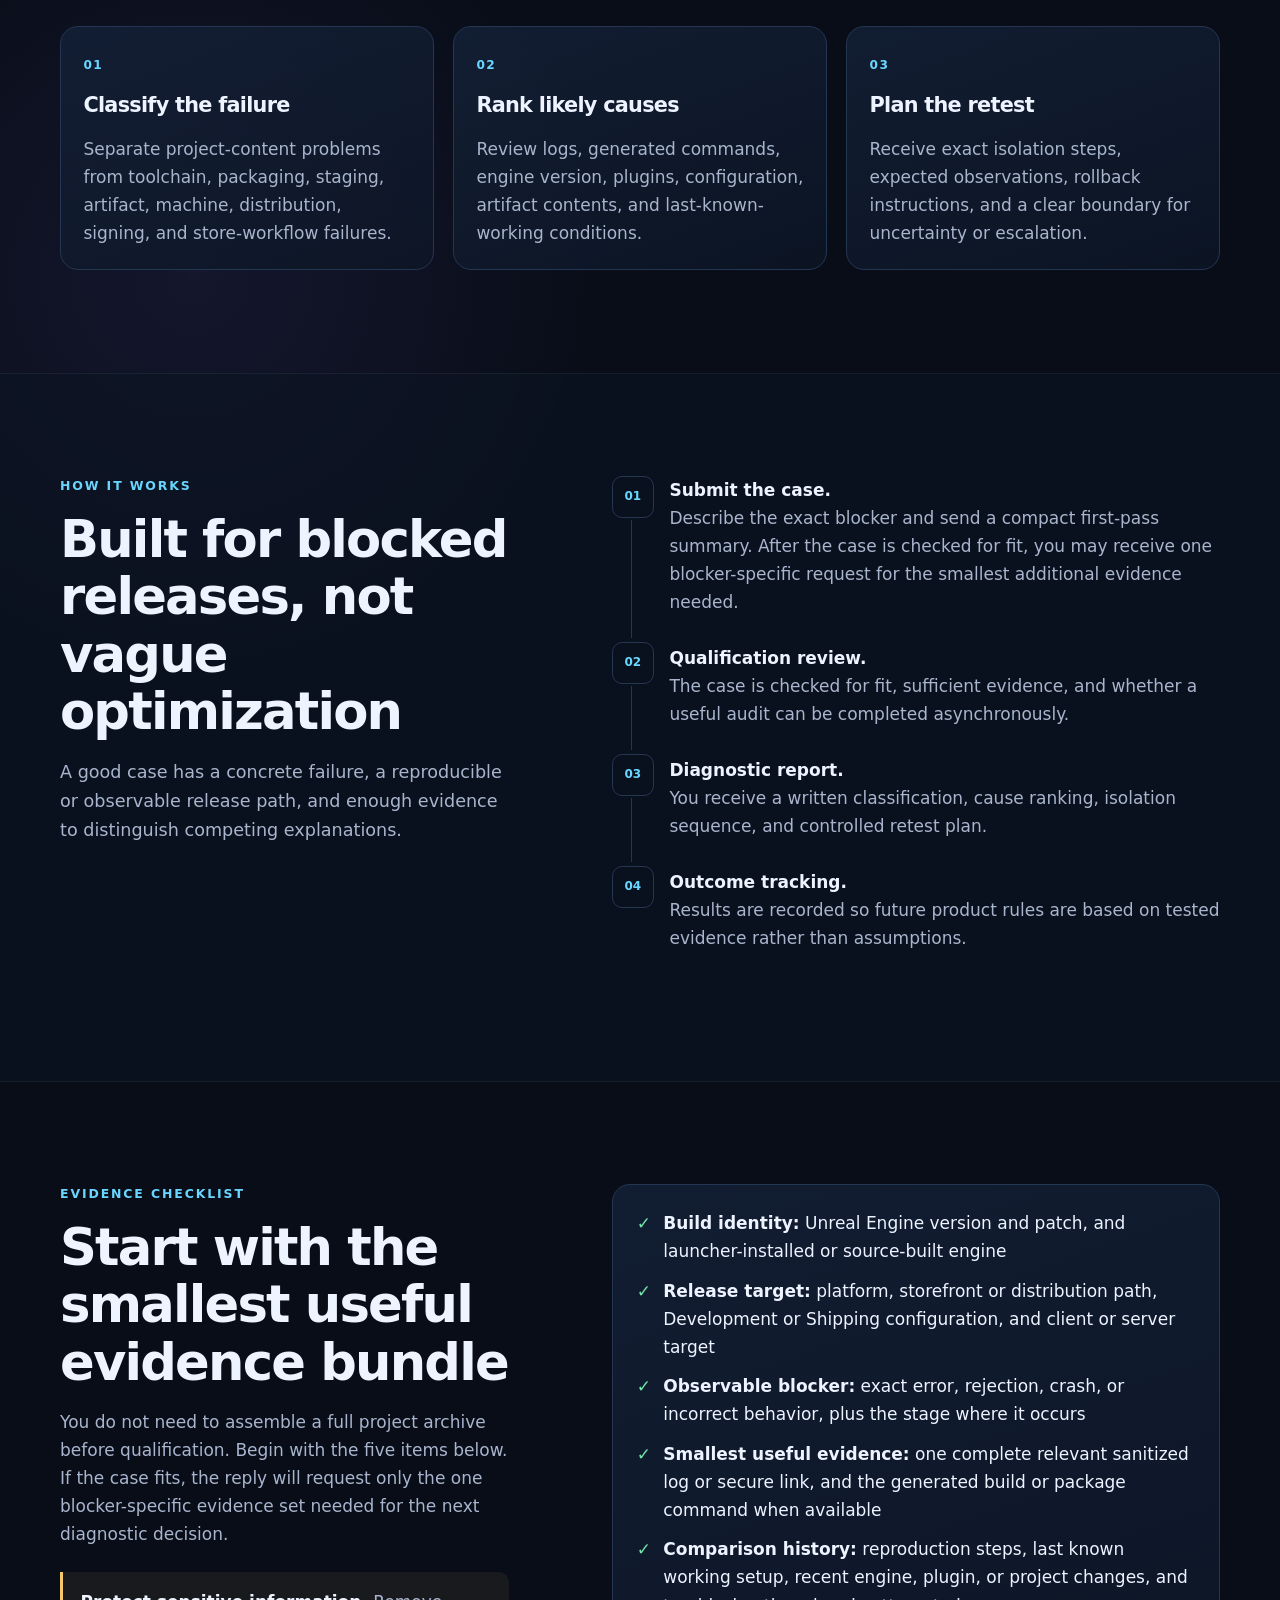
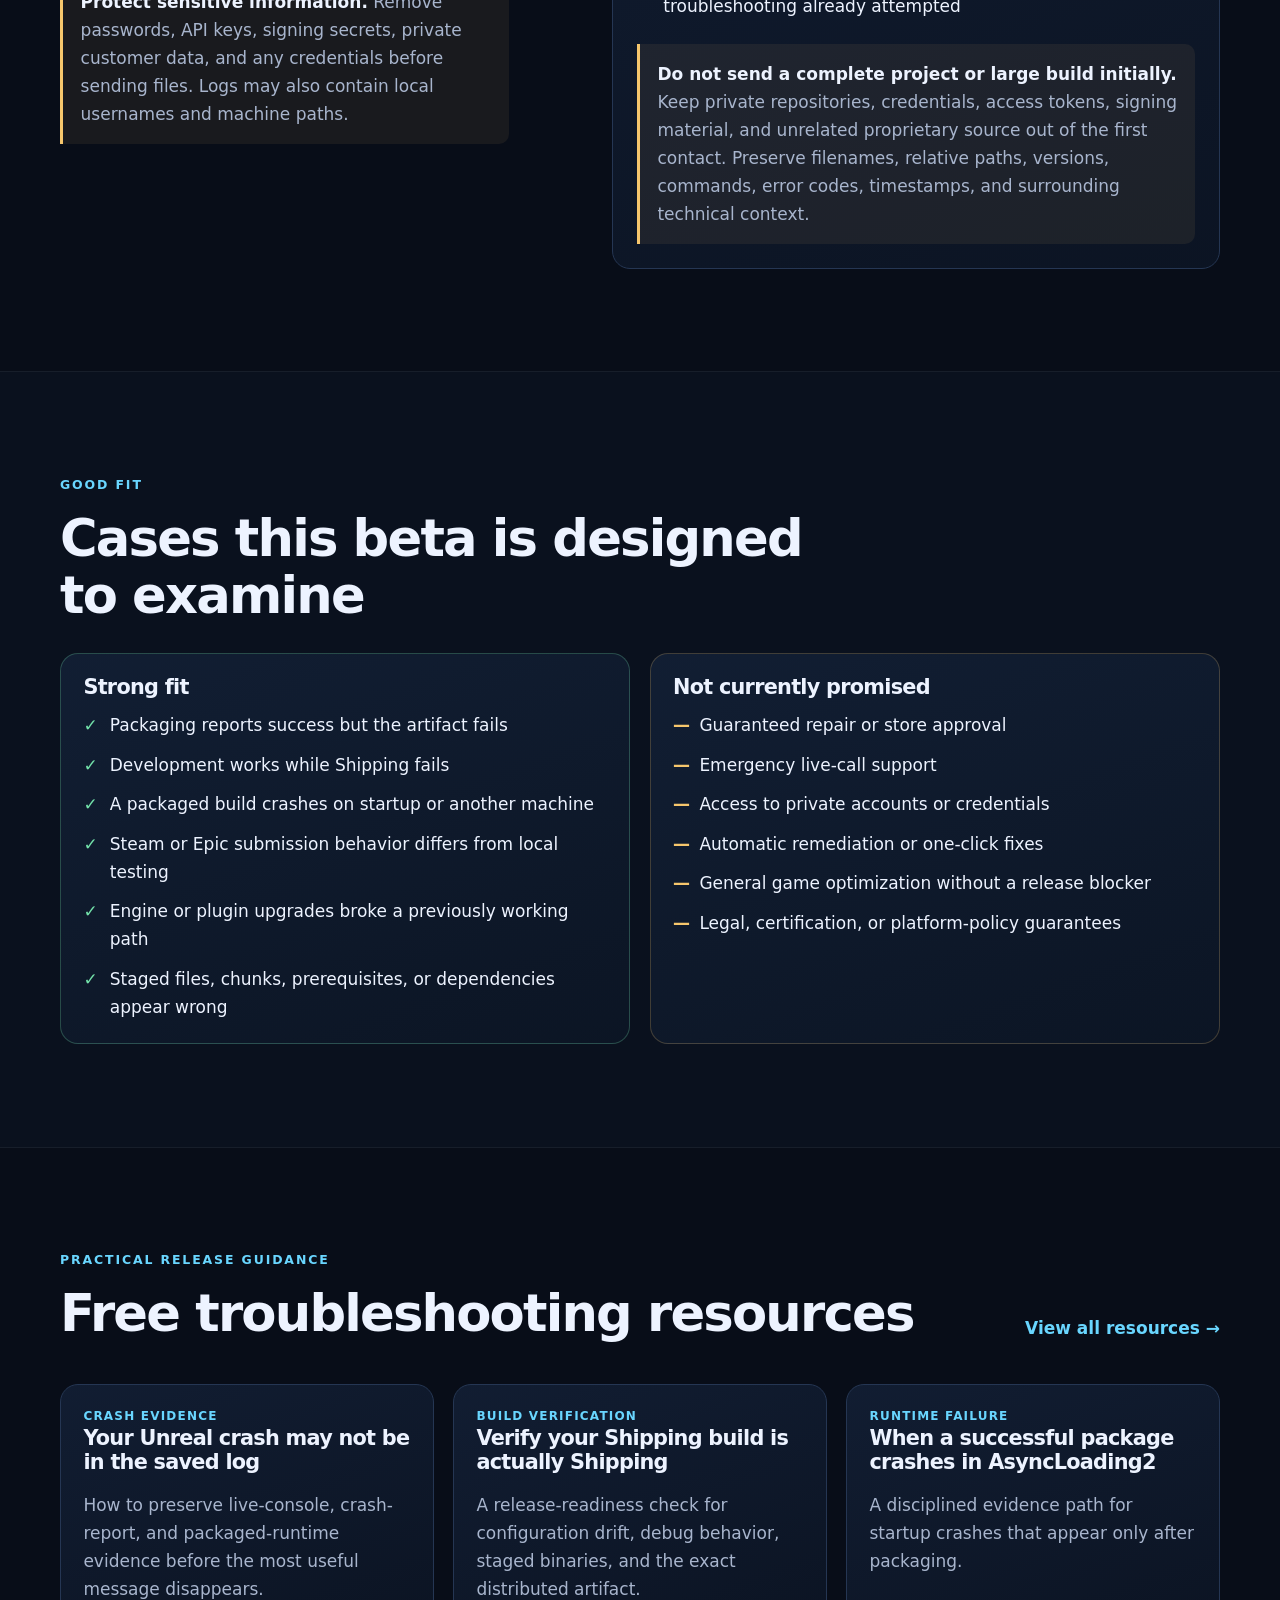
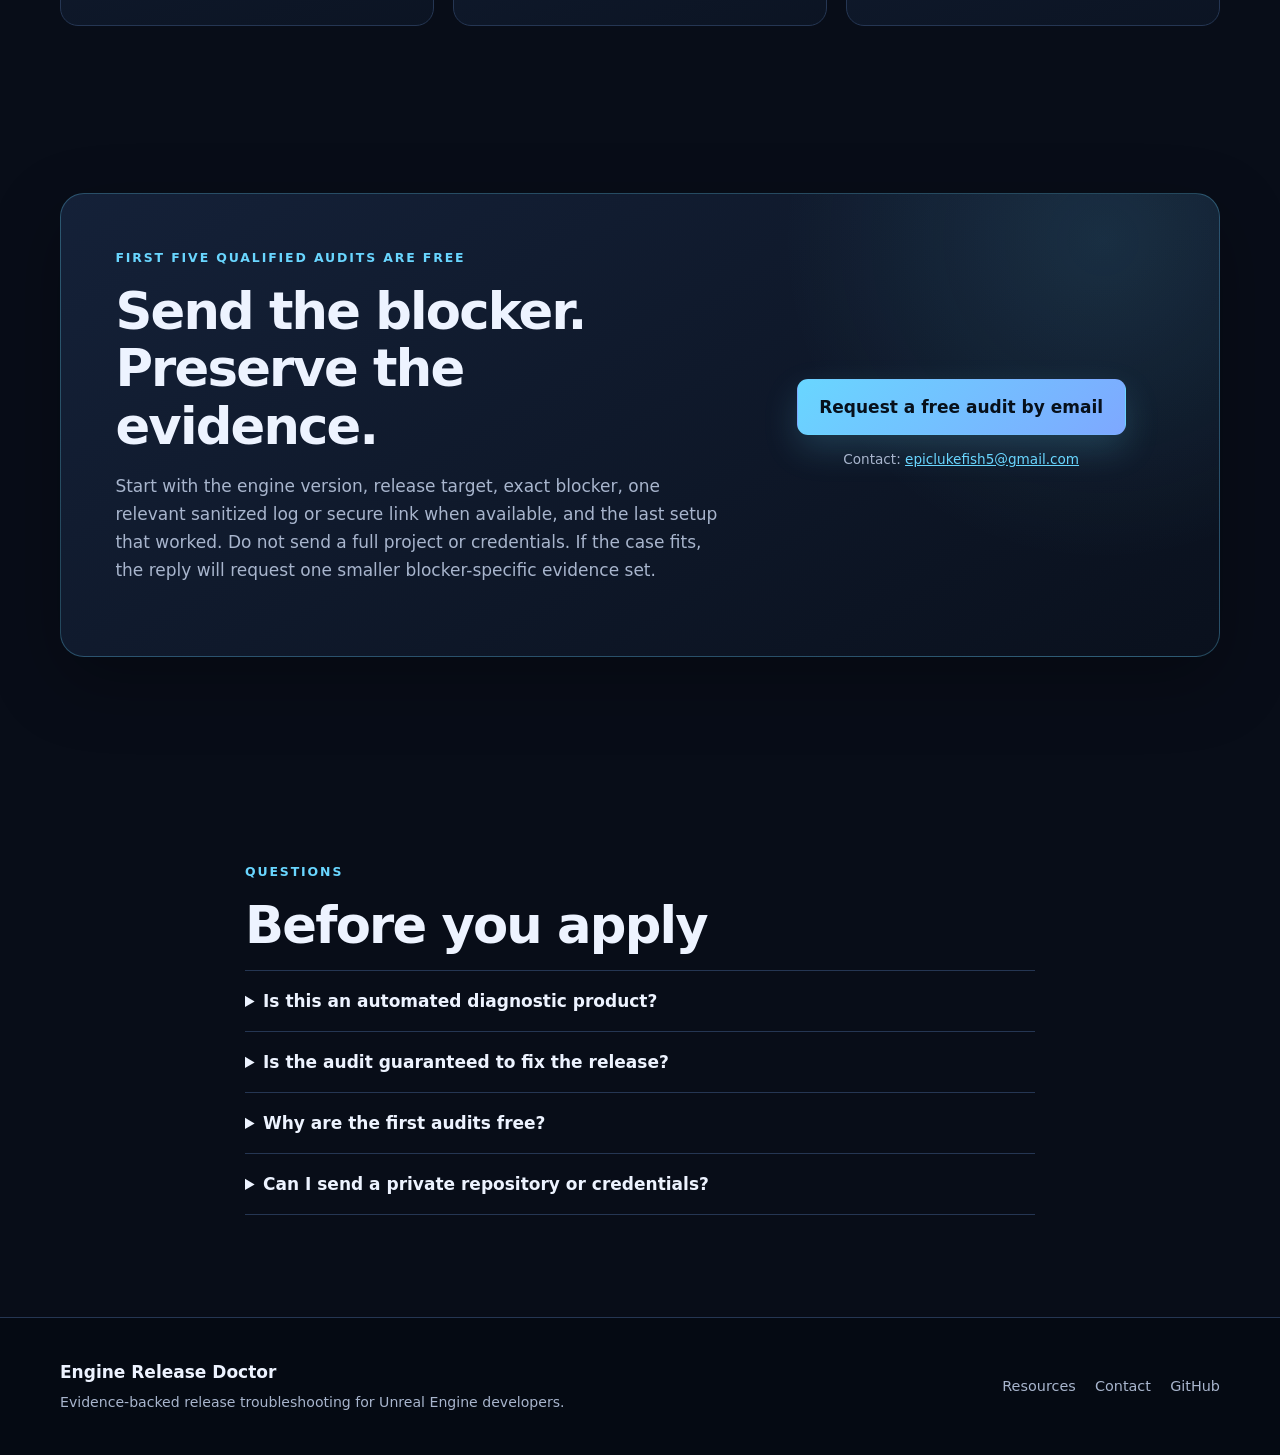
==== commit 229b231f: "Reduce beta intake friction" ====
--- a/index.html
+++ b/index.html
@@ -104,7 +104,7 @@
         <ol class="process-list">
           <li>
             <strong>Submit the case.</strong>
-            <span>Describe the exact blocker and provide the evidence checklist below.</span>
+            <span>Describe the exact blocker and send a compact first-pass summary. After the case is checked for fit, you may receive one blocker-specific request for the smallest additional evidence needed.</span>
           </li>
           <li>
             <strong>Qualification review.</strong>
@@ -126,26 +126,23 @@
       <div class="wrap evidence-grid">
         <div>
           <p class="eyebrow">Evidence checklist</p>
-          <h2>Send enough context to avoid random troubleshooting</h2>
-          <p>Incomplete excerpts often hide the actual failure. Start with the full release path and preserve the exact environment in which the blocker appears.</p>
+          <h2>Start with the smallest useful evidence bundle</h2>
+          <p>You do not need to assemble a full project archive before qualification. Begin with the five items below. If the case fits, the reply will request only the one blocker-specific evidence set needed for the next diagnostic decision.</p>
           <div class="privacy-note">
             <strong>Protect sensitive information.</strong> Remove passwords, API keys, signing secrets, private customer data, and any credentials before sending files. Logs may also contain local usernames and machine paths.
           </div>
         </div>
         <div class="check-panel">
           <ul class="evidence-list">
-            <li>Unreal Engine version and patch</li>
-            <li>Launcher or source-built engine</li>
-            <li>Target platform and build configuration</li>
-            <li>Complete logs, not only the final error line</li>
-            <li>Generated build or packaging command</li>
-            <li>Enabled plugin list and recent plugin changes</li>
-            <li>Relevant configuration changes</li>
-            <li>Artifact structure and missing/present files</li>
-            <li>Exact runtime or store behavior</li>
-            <li>Last known working version or setup</li>
-            <li>Steps already attempted and their results</li>
+            <li><strong>Build identity:</strong> Unreal Engine version and patch, and launcher-installed or source-built engine</li>
+            <li><strong>Release target:</strong> platform, storefront or distribution path, Development or Shipping configuration, and client or server target</li>
+            <li><strong>Observable blocker:</strong> exact error, rejection, crash, or incorrect behavior, plus the stage where it occurs</li>
+            <li><strong>Smallest useful evidence:</strong> one complete relevant sanitized log or secure link, and the generated build or package command when available</li>
+            <li><strong>Comparison history:</strong> reproduction steps, last known working setup, recent engine, plugin, or project changes, and troubleshooting already attempted</li>
           </ul>
+          <div class="privacy-note">
+            <strong>Do not send a complete project or large build initially.</strong> Keep private repositories, credentials, access tokens, signing material, and unrelated proprietary source out of the first contact. Preserve filenames, relative paths, versions, commands, error codes, timestamps, and surrounding technical context.
+          </div>
         </div>
       </div>
     </section>
@@ -217,10 +214,10 @@
         <div>
           <p class="eyebrow">First five qualified audits are free</p>
           <h2>Send the blocker. Preserve the evidence.</h2>
-          <p>Include your engine version, complete logs, generated command, plugin list, artifact details, exact error or observed behavior, and the last setup that worked.</p>
+          <p>Start with the engine version, release target, exact blocker, one relevant sanitized log or secure link when available, and the last setup that worked. Do not send a full project or credentials. If the case fits, the reply will request one smaller blocker-specific evidence set.</p>
         </div>
         <div class="apply-actions">
-          <a class="button primary large" href="mailto:epiclukefish5@gmail.com?subject=Engine%20Release%20Doctor%20%E2%80%94%20Free%20Beta%20Audit%20Request&body=Project%20or%20studio%20name%3A%0A%0AUnreal%20Engine%20version%20and%20patch%3A%0A%0ATarget%20platform%20and%20configuration%3A%0A%0AExact%20release%20blocker%3A%0A%0AWhat%20works%20and%20what%20fails%3A%0A%0ALast%20known%20working%20setup%3A%0A%0ALinks%20to%20sanitized%20logs%20or%20artifact%20details%3A%0A%0ASteps%20already%20attempted%3A%0A%0APlease%20do%20not%20include%20passwords%2C%20API%20keys%2C%20signing%20secrets%2C%20or%20other%20credentials.">Request a free audit by email</a>
+          <a class="button primary large" href="mailto:epiclukefish5@gmail.com?subject=Engine%20Release%20Doctor%20%E2%80%94%20Free%20Beta%20Audit%20Request&body=Project%20or%20studio%20name%3A%0A%0AUnreal%20Engine%20version%20and%20patch%3A%0A%0ARelease%20target%2C%20platform%2C%20store%2C%20and%20configuration%3A%0A%0AExact%20observable%20blocker%20and%20pipeline%20stage%3A%0A%0ALink%20to%20one%20relevant%20sanitized%20log%20or%20error%2C%20when%20available%3A%0A%0ALast%20known%20working%20setup%20and%20troubleshooting%20already%20attempted%3A%0A%0ASecrets%20and%20credentials%20removed%3A%20Yes%20%2F%20No%0A%0APlease%20do%20not%20attach%20a%20full%20project%20or%20large%20packaged%20build%20during%20first%20contact.">Request a free audit by email</a>
           <p class="contact-line">Contact: <a href="mailto:epiclukefish5@gmail.com">epiclukefish5@gmail.com</a></p>
         </div>
       </div>
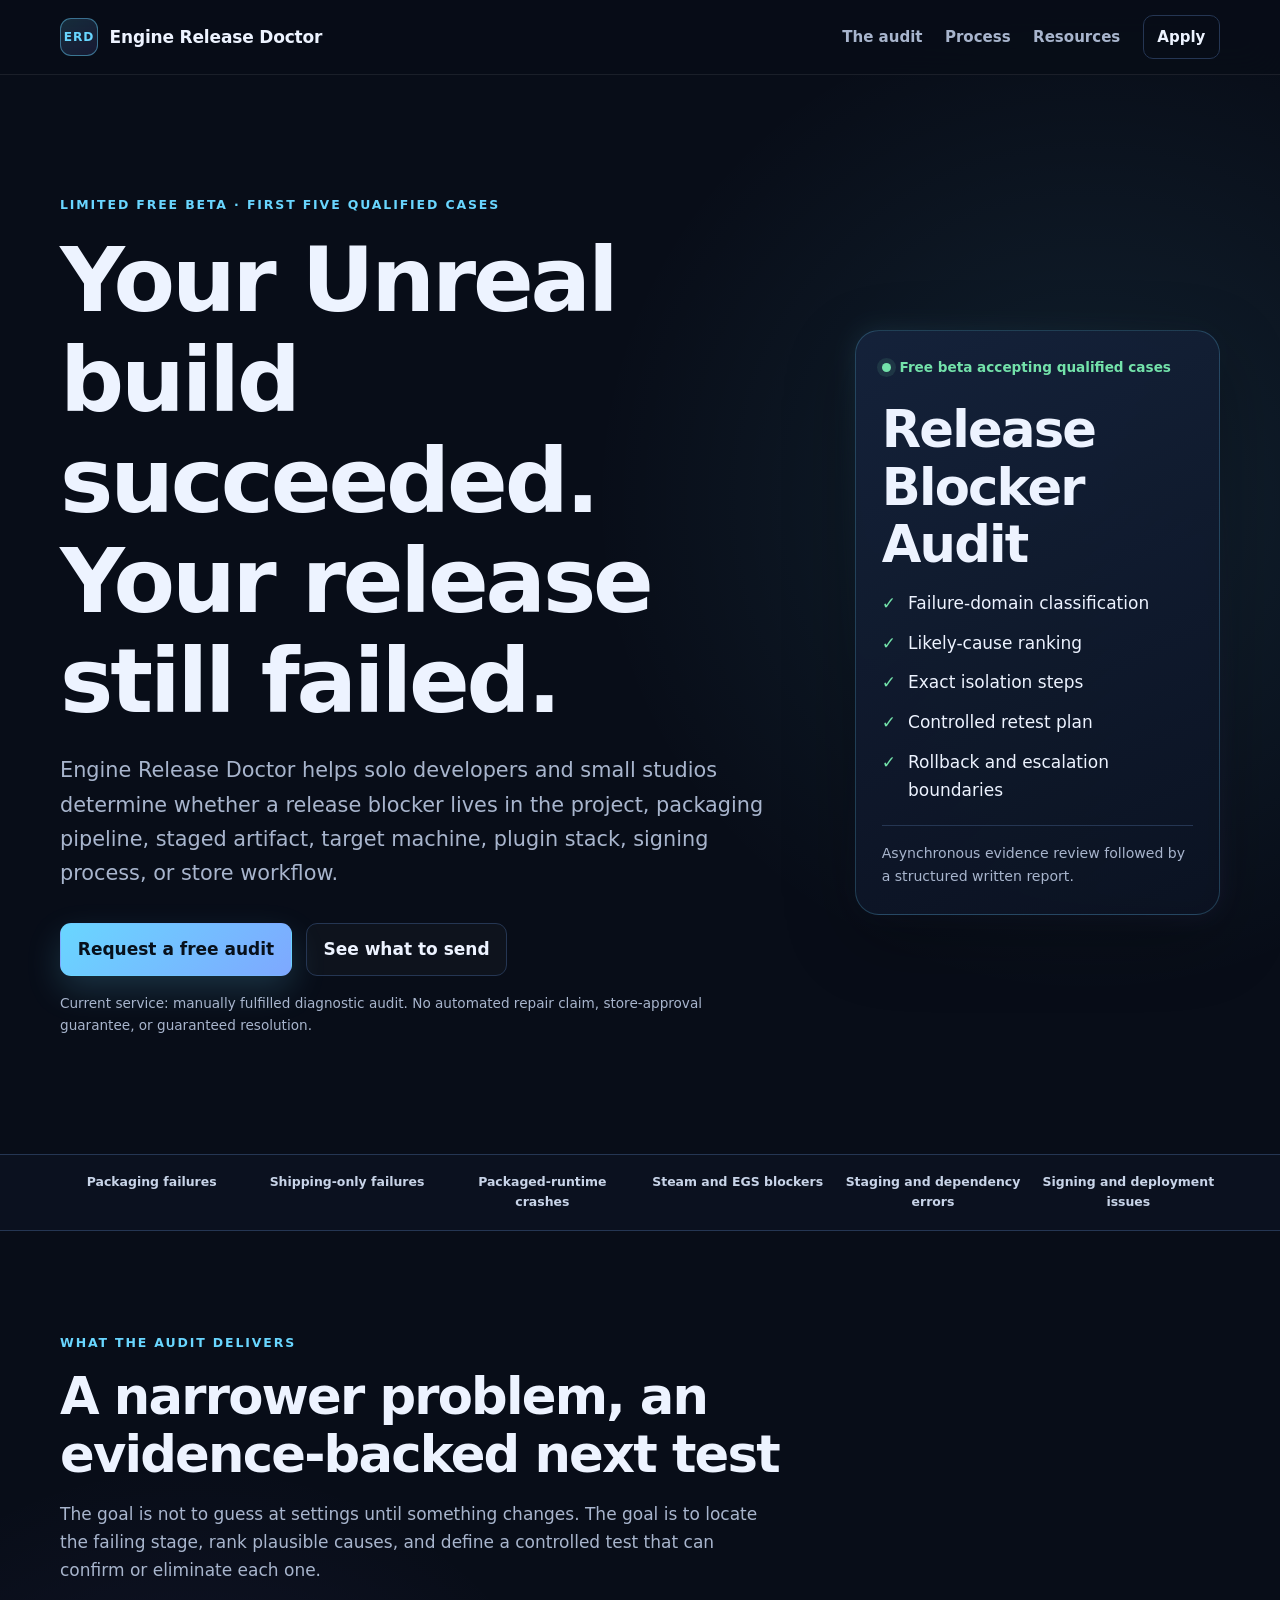
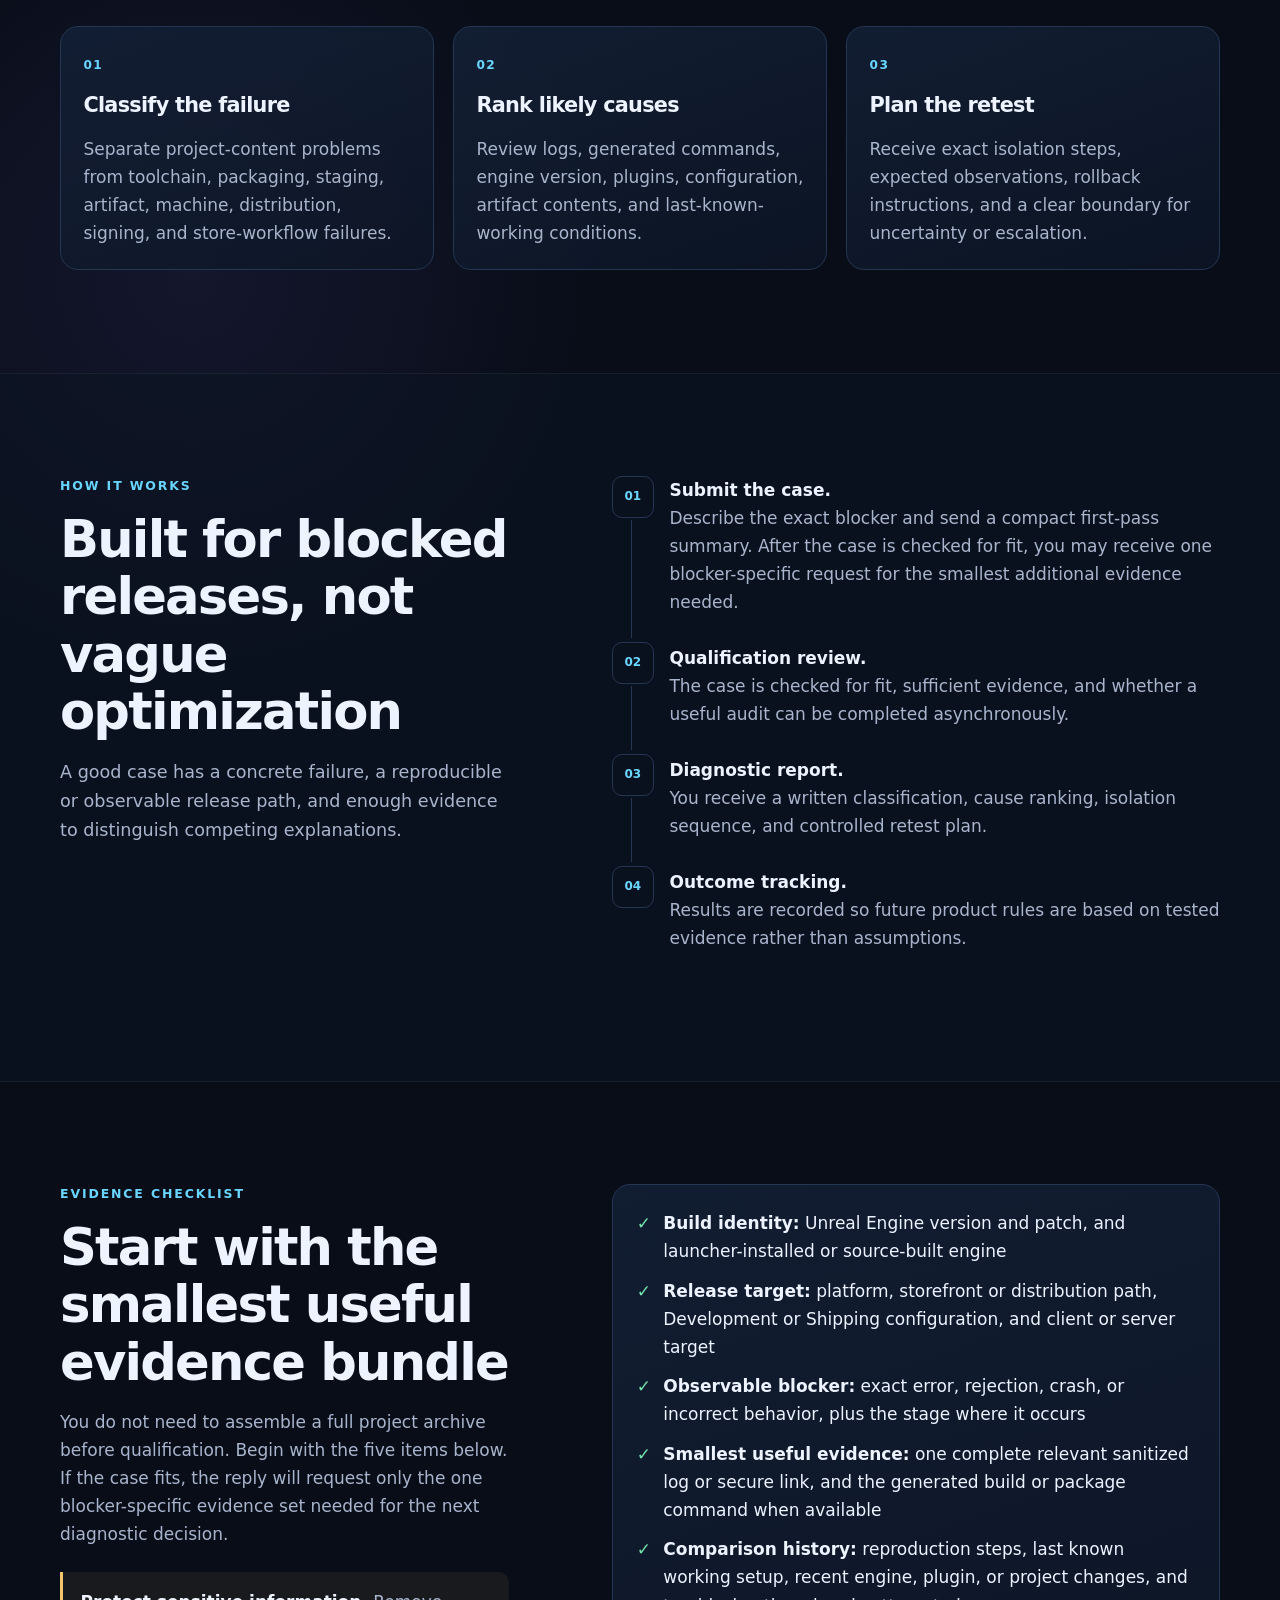
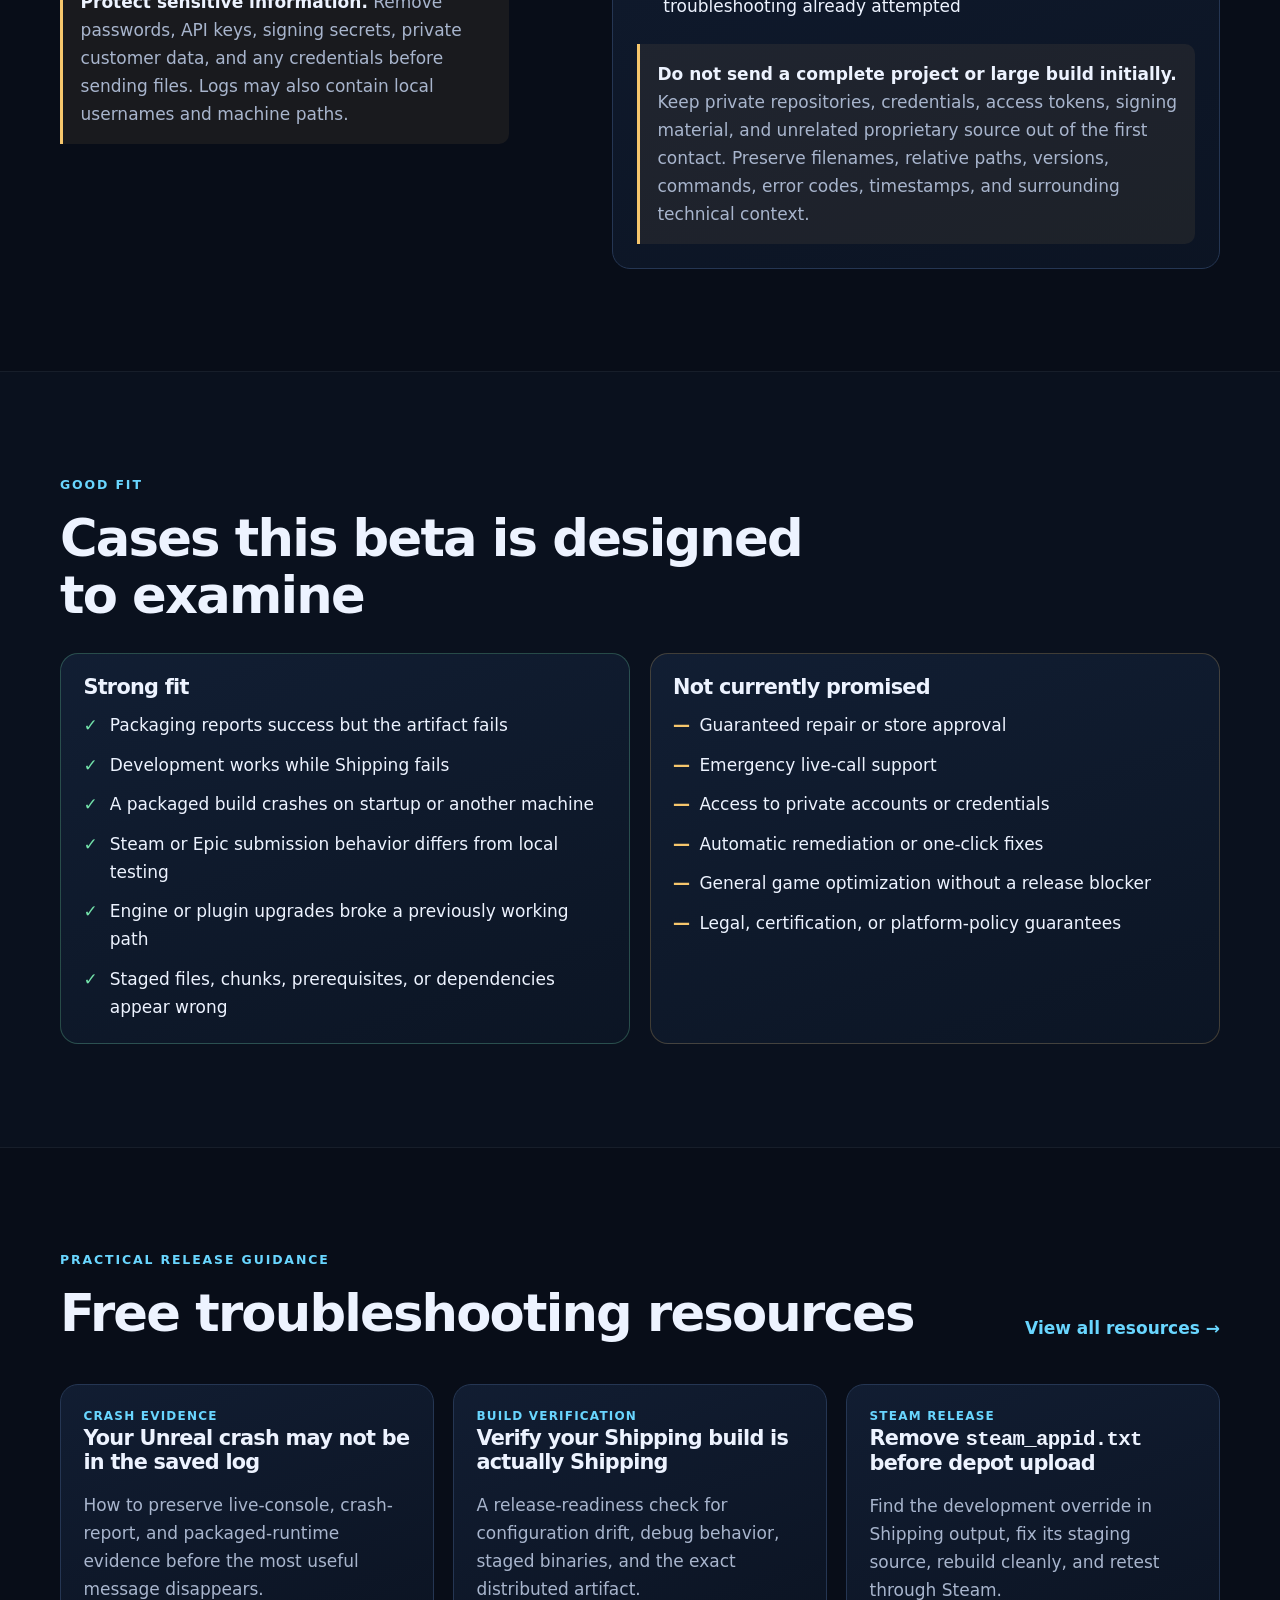
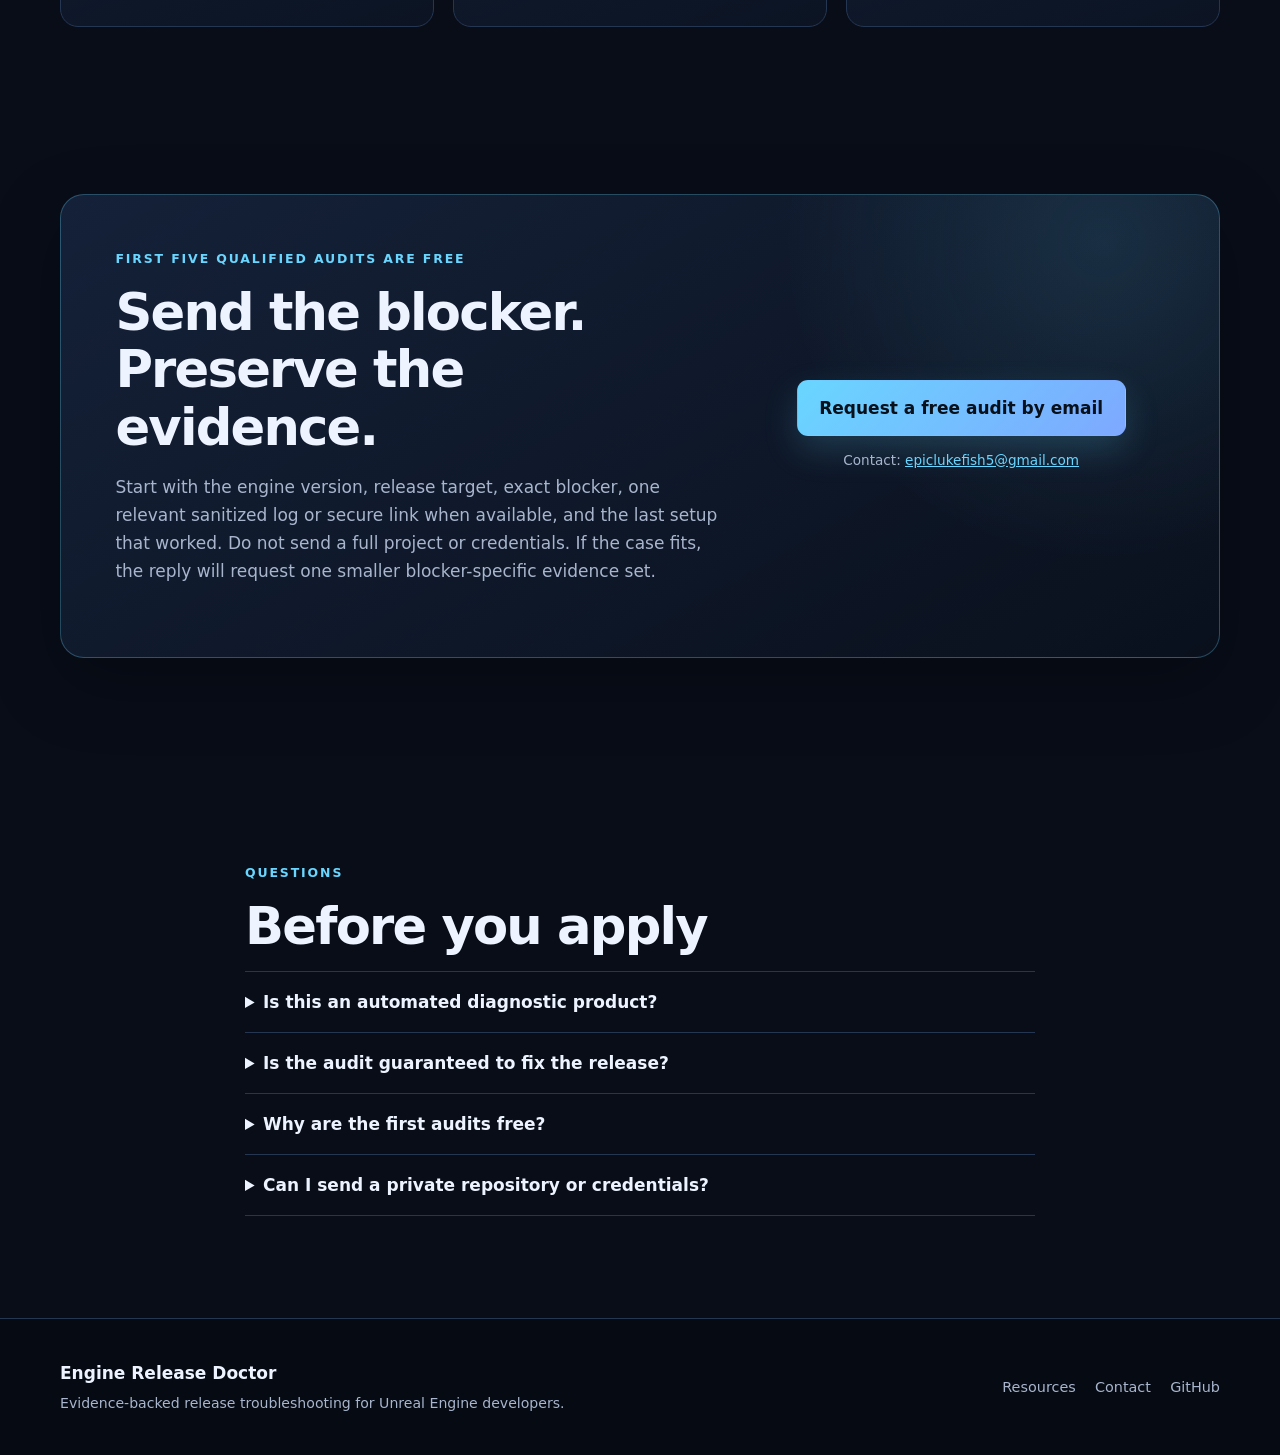
==== commit d6316e81: "Publish Steam App ID release preflight" ====
--- a/index.html
+++ b/index.html
@@ -201,9 +201,9 @@
             <p>A release-readiness check for configuration drift, debug behavior, staged binaries, and the exact distributed artifact.</p>
           </article>
           <article class="resource-card">
-            <p class="tag">Runtime failure</p>
-            <h3><a href="resources/async-loading-crash.html">When a successful package crashes in AsyncLoading2</a></h3>
-            <p>A disciplined evidence path for startup crashes that appear only after packaging.</p>
+            <p class="tag">Steam release</p>
+            <h3><a href="resources/steam-appid-shipping-depot.html">Remove <code>steam_appid.txt</code> before depot upload</a></h3>
+            <p>Find the development override in Shipping output, fix its staging source, rebuild cleanly, and retest through Steam.</p>
           </article>
         </div>
       </div>
--- a/styles.css
+++ b/styles.css
@@ -515,6 +515,53 @@
 .footer-links a:hover { color: var(--text); }
 
 /* Resource pages */
+.article-page { padding: 5.5rem 0 6rem; }
+.article-wrap { max-width: 860px; }
+.article-wrap h1 { font-size: clamp(2.5rem, 6vw, 4.8rem); }
+.article-wrap h2 { margin-top: 3.2rem; font-size: 2rem; }
+.article-wrap h3 { margin-top: 2.2rem; }
+.article-wrap p,
+.article-wrap li { color: #c0cce0; }
+.article-wrap a:not(.button) { color: var(--accent); }
+.article-wrap code {
+  padding: .12rem .35rem;
+  border: 1px solid var(--line);
+  border-radius: 5px;
+  background: #0b1220;
+  color: #d7e7ff;
+  font-size: .9em;
+  overflow-wrap: anywhere;
+}
+.article-wrap pre {
+  overflow-x: auto;
+  padding: 1rem;
+  border: 1px solid var(--line);
+  border-radius: 12px;
+  background: #070c15;
+}
+.article-wrap pre code {
+  padding: 0;
+  border: 0;
+  background: transparent;
+  overflow-wrap: normal;
+}
+.article-lead { font-size: clamp(1.08rem, 2vw, 1.3rem); }
+.article-callout {
+  margin: 2rem 0;
+  padding: 1.25rem 1.4rem;
+  border: 1px solid rgba(105, 214, 255, .28);
+  border-radius: 14px;
+  background: rgba(105, 214, 255, .07);
+}
+.article-callout p { margin-bottom: 0; }
+.article-cta {
+  margin-top: 4rem;
+  padding: clamp(1.5rem, 4vw, 2.5rem);
+  border: 1px solid rgba(105, 214, 255, .28);
+  border-radius: 20px;
+  background: linear-gradient(150deg, rgba(21, 34, 58, .97), rgba(10, 17, 30, .97));
+}
+
 .article-hero { padding: 5.5rem 0 3.2rem; }
 .article-hero .wrap { max-width: 860px; }
 .article-hero h1 { font-size: clamp(2.5rem, 6vw, 4.8rem); }
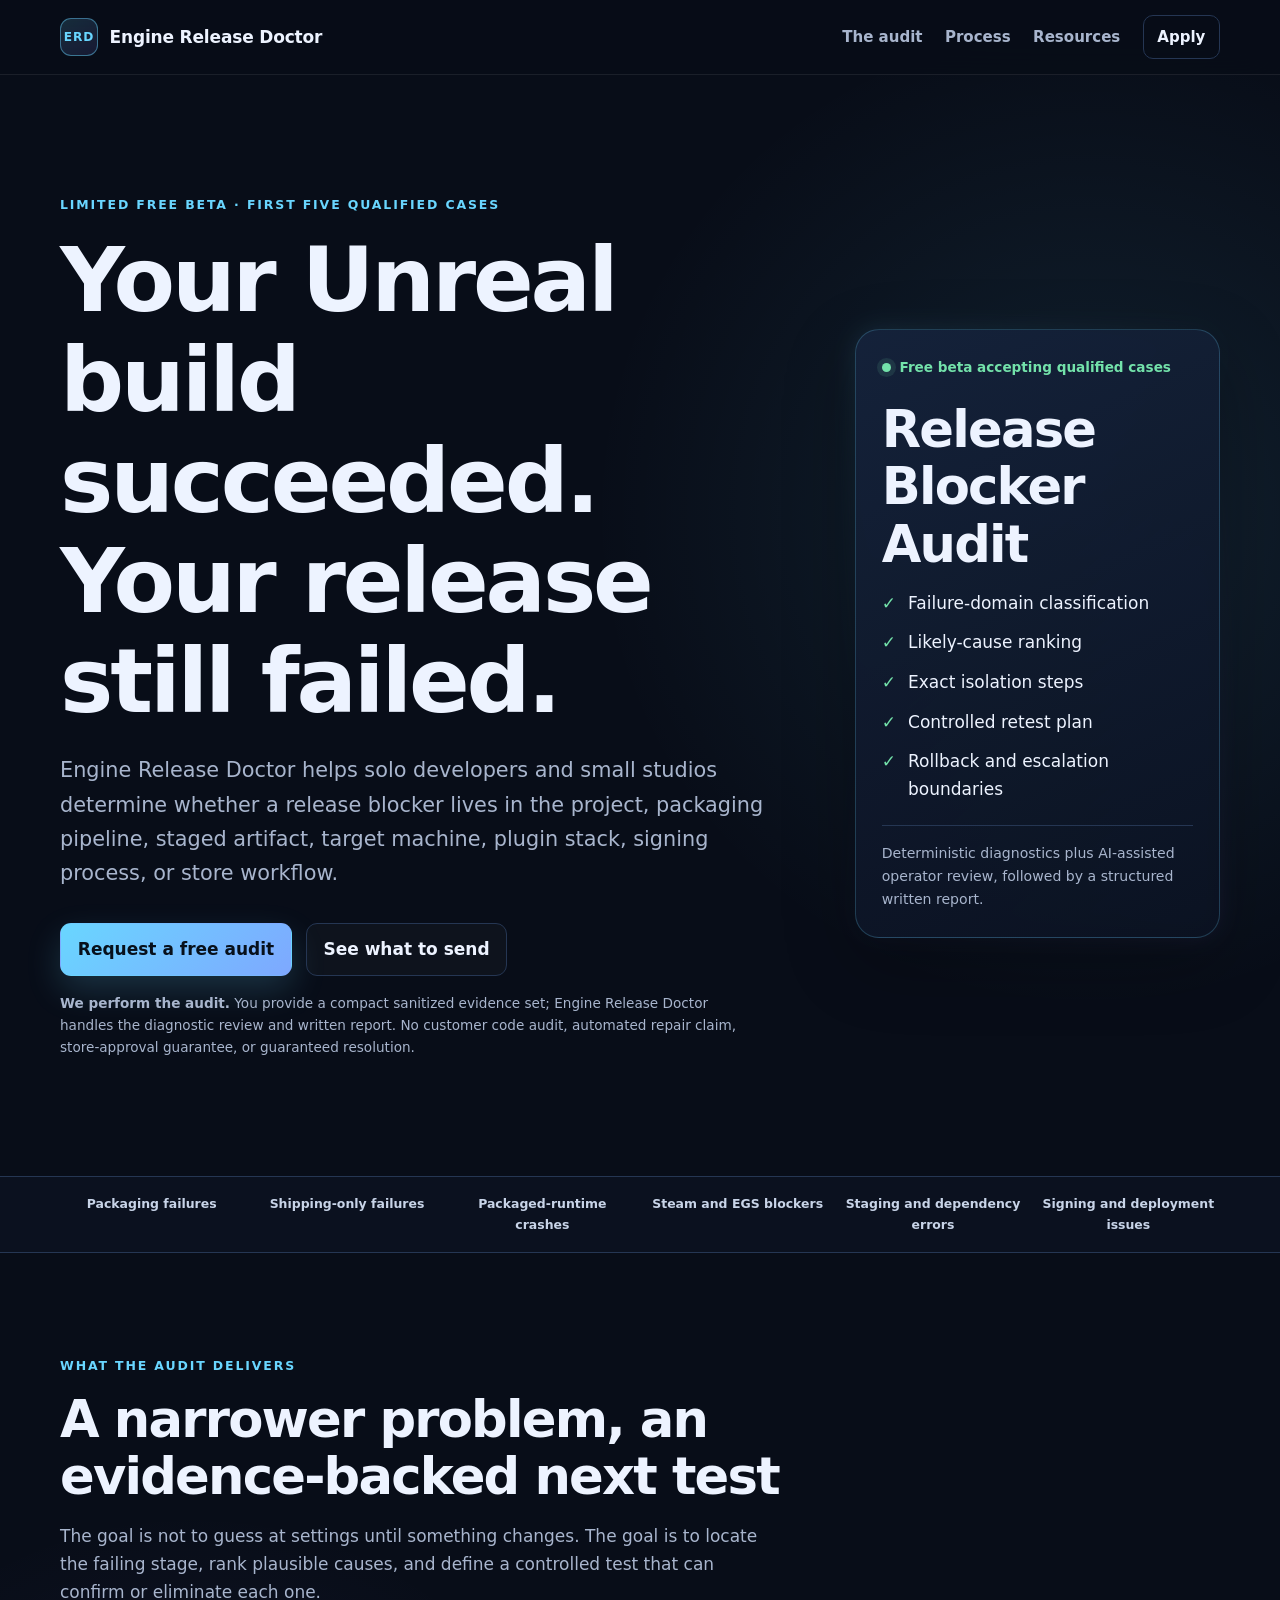
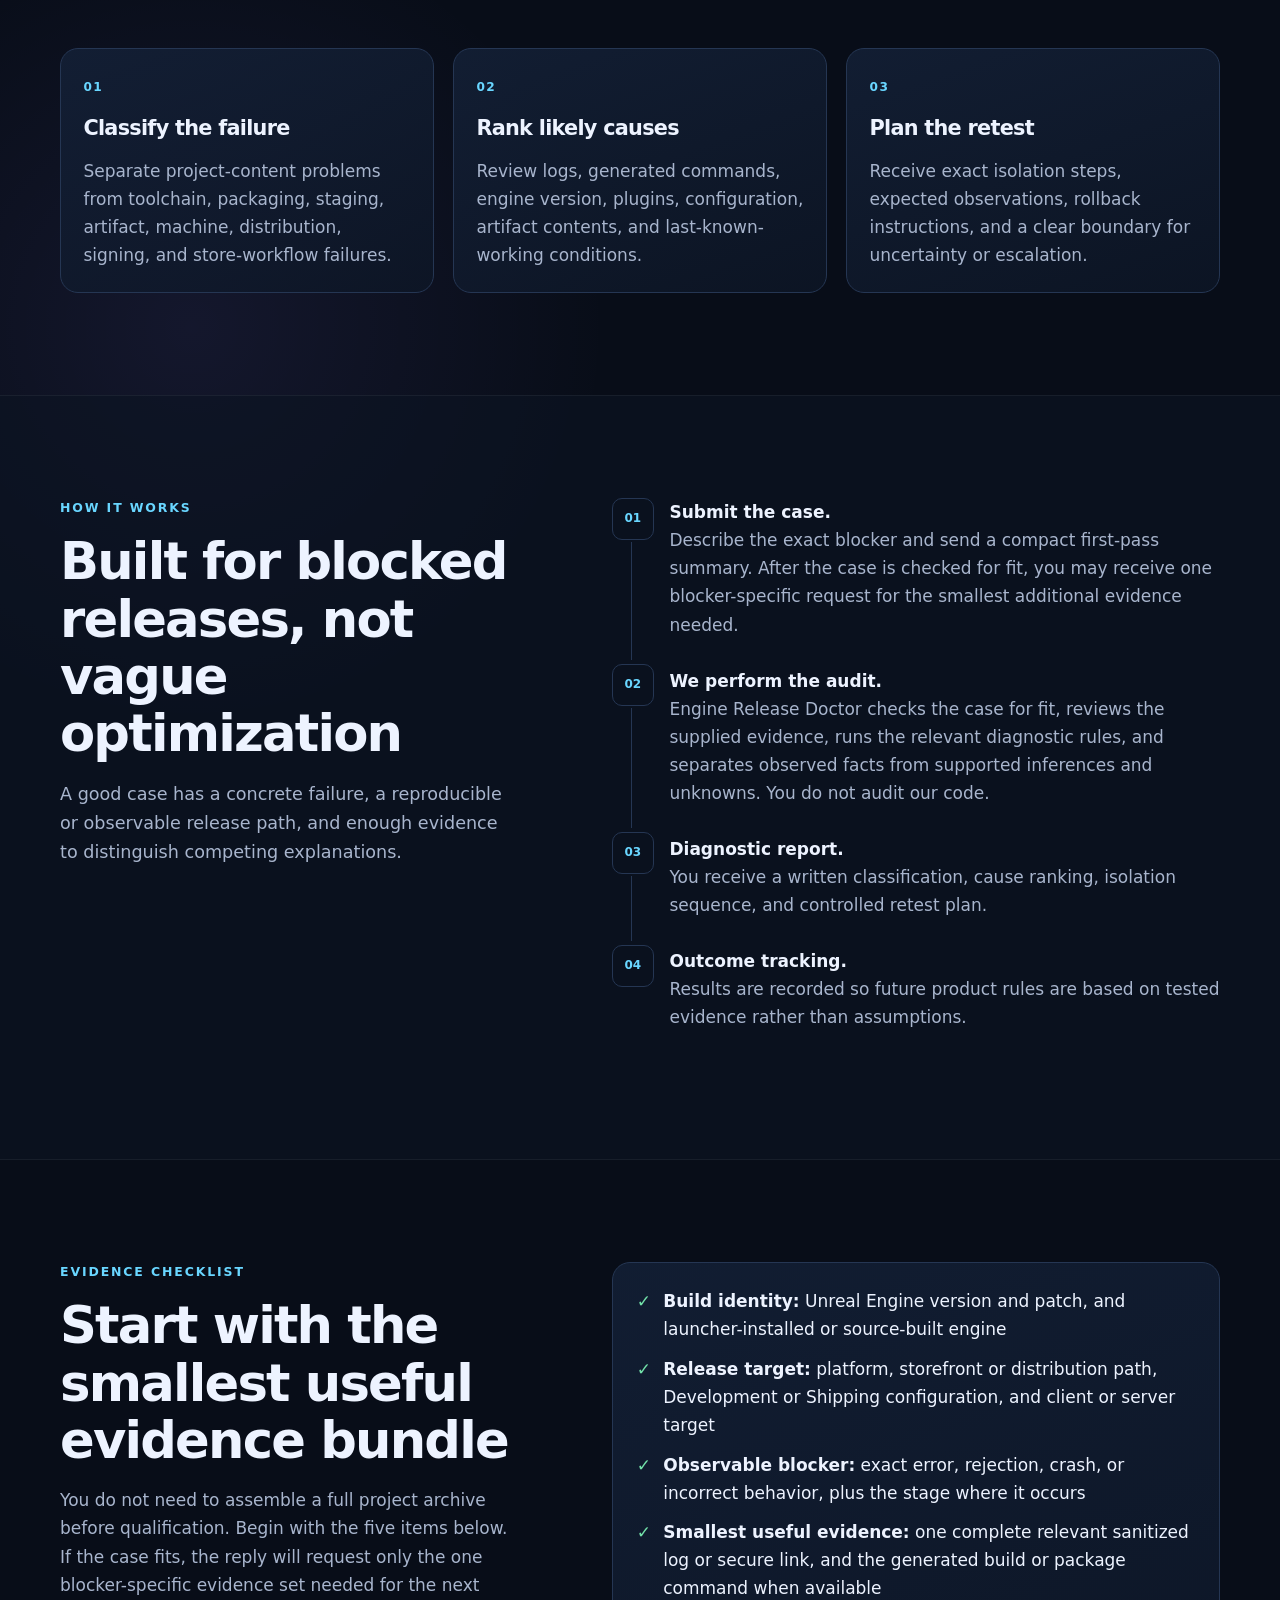
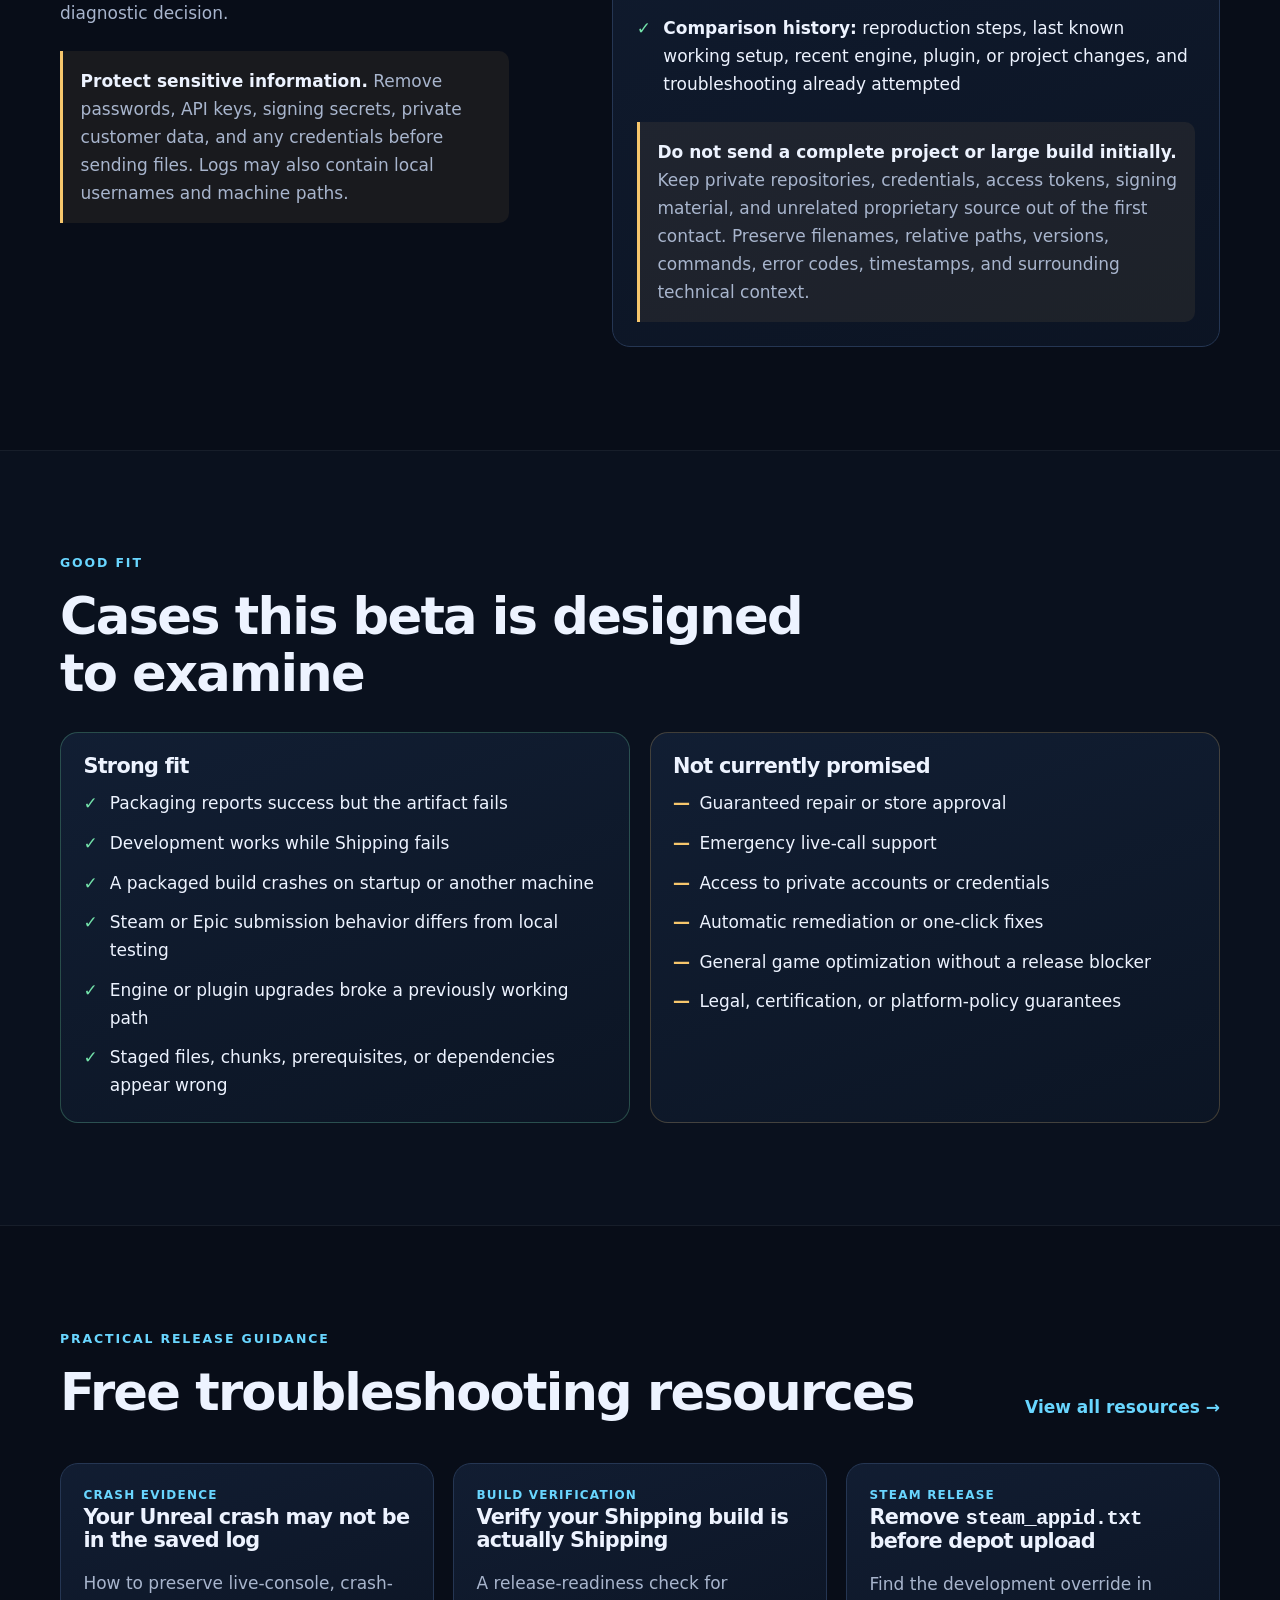
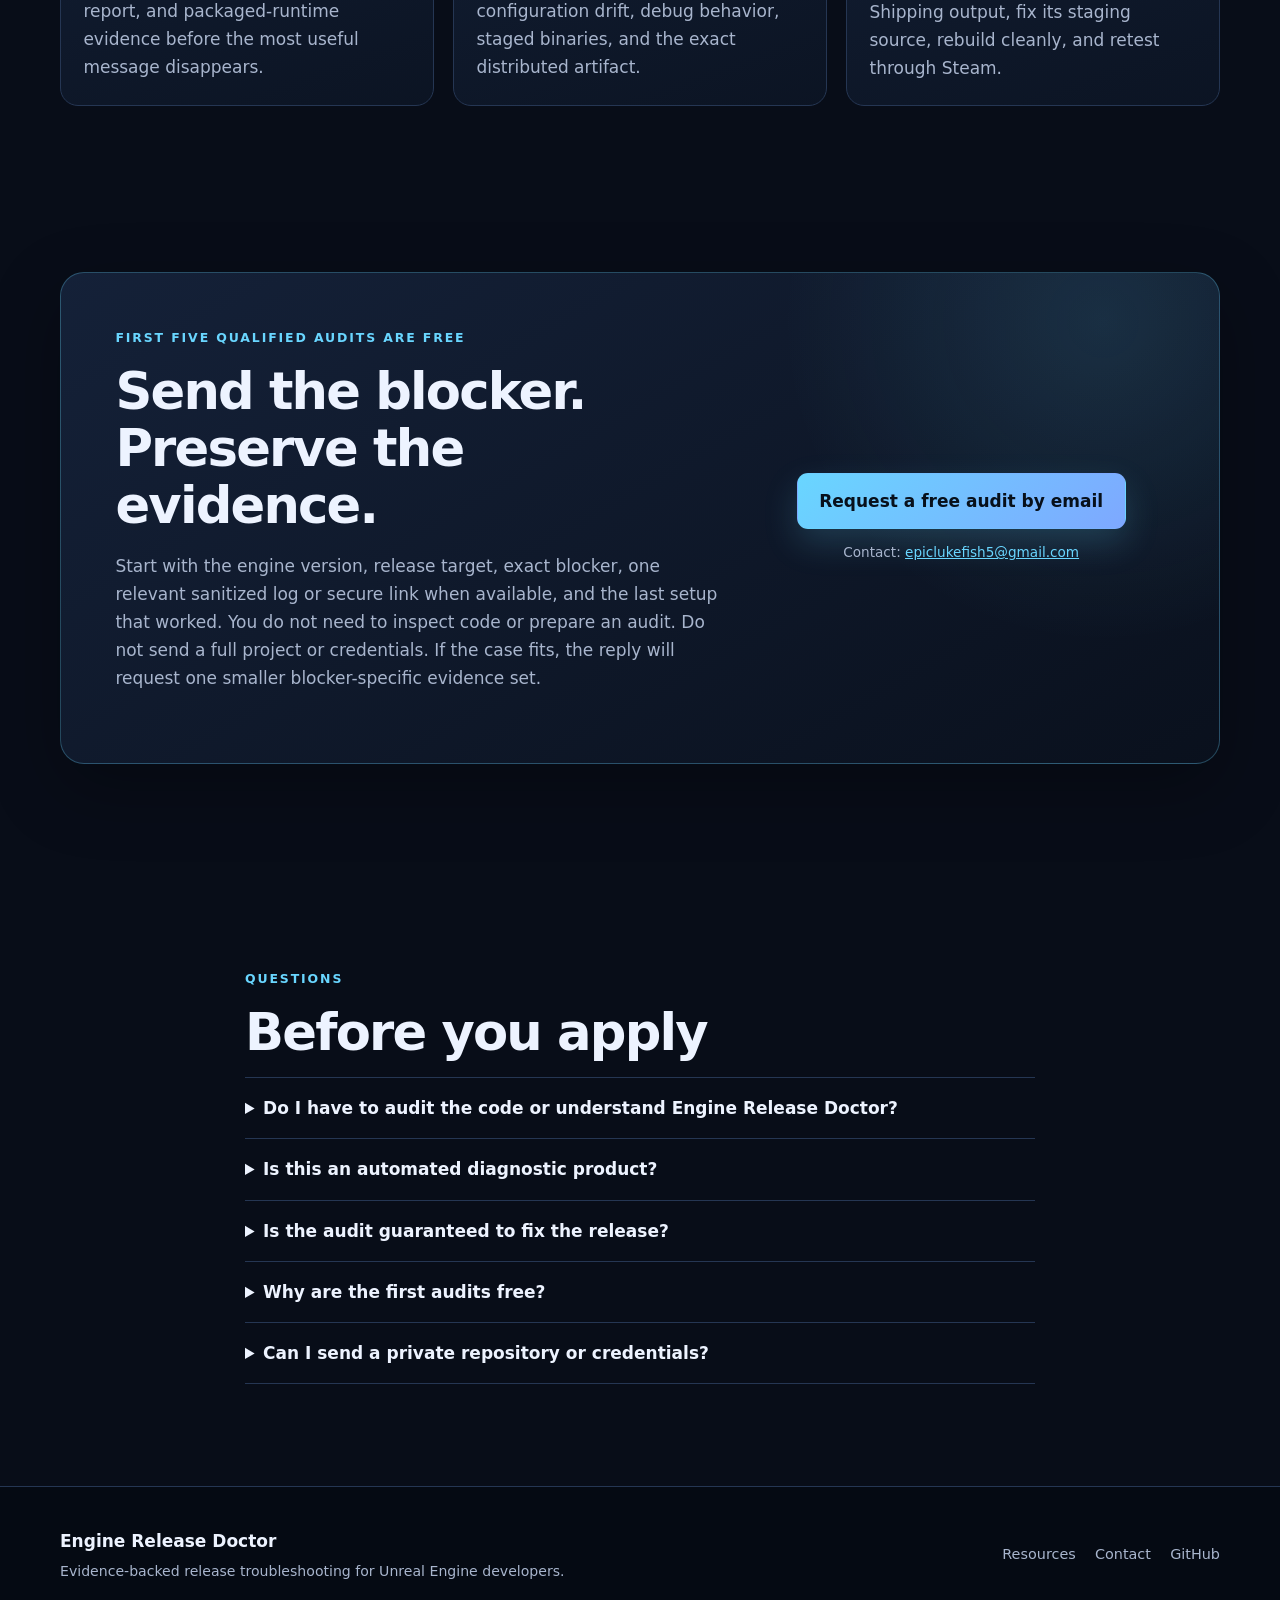
==== commit 098f6a8a: "Clarify agent-operated beta" ====
--- a/index.html
+++ b/index.html
@@ -1,11 +1,35 @@
-<!doctype html>
+<!DOCTYPE html>
 <html lang="en">
 <head>
   <meta charset="utf-8">
   <meta name="viewport" content="width=device-width, initial-scale=1">
   <title>Engine Release Doctor | Unreal Release Blocker Audits</title>
-  <meta name="description" content="A structured manual Release Blocker Audit for Unreal Engine developers and small studios facing packaging, staged-build, runtime, store, signing, or deployment failures.">
+  <meta name="description" content="An operator-assisted Release Blocker Audit for Unreal Engine developers and small studios facing packaging, staged-build, runtime, store, signing, or deployment failures. We perform the audit; you provide sanitized evidence.">
   <meta name="theme-color" content="#0a1020">
+  <link rel="canonical" href="https://davisscholarshiphunt-beep.github.io/engine-release-doctor-site/">
+  <meta property="og:type" content="website">
+  <meta property="og:url" content="https://davisscholarshiphunt-beep.github.io/engine-release-doctor-site/">
+  <meta property="og:title" content="Engine Release Doctor | Unreal Release Blocker Audits">
+  <meta property="og:description" content="Blocked after packaging? Engine Release Doctor reviews the sanitized evidence and returns an evidence-backed diagnosis and controlled retest plan.">
+  <meta name="twitter:card" content="summary">
+  <script type="application/ld+json">
+    {
+      "@context": "https://schema.org",
+      "@type": "Service",
+      "name": "Engine Release Doctor — Release Blocker Audit",
+      "serviceType": "Unreal Engine release blocker diagnostic audit",
+      "provider": {
+        "@type": "Organization",
+        "name": "Engine Release Doctor"
+      },
+      "url": "https://davisscholarshiphunt-beep.github.io/engine-release-doctor-site/",
+      "description": "An operator-assisted audit for evidence-backed Unreal Engine packaging, staged-artifact, runtime, signing, store, and deployment blockers.",
+      "audience": {
+        "@type": "Audience",
+        "audienceType": "Unreal Engine developers and small studios"
+      }
+    }
+  </script>
   <link rel="stylesheet" href="styles.css">
 </head>
 <body>
@@ -37,7 +61,7 @@
             <a class="button primary" href="#apply">Request a free audit</a>
             <a class="button secondary" href="#evidence">See what to send</a>
           </div>
-          <p class="fine-print">Current service: manually fulfilled diagnostic audit. No automated repair claim, store-approval guarantee, or guaranteed resolution.</p>
+          <p class="fine-print"><strong>We perform the audit.</strong> You provide a compact sanitized evidence set; Engine Release Doctor handles the diagnostic review and written report. No customer code audit, automated repair claim, store-approval guarantee, or guaranteed resolution.</p>
         </div>
 
         <aside class="diagnostic-card" aria-label="Audit summary">
@@ -50,7 +74,7 @@
             <li>Controlled retest plan</li>
             <li>Rollback and escalation boundaries</li>
           </ul>
-          <div class="card-note">Asynchronous evidence review followed by a structured written report.</div>
+          <div class="card-note">Deterministic diagnostics plus AI-assisted operator review, followed by a structured written report.</div>
         </aside>
       </div>
     </section>
@@ -107,8 +131,8 @@
             <span>Describe the exact blocker and send a compact first-pass summary. After the case is checked for fit, you may receive one blocker-specific request for the smallest additional evidence needed.</span>
           </li>
           <li>
-            <strong>Qualification review.</strong>
-            <span>The case is checked for fit, sufficient evidence, and whether a useful audit can be completed asynchronously.</span>
+            <strong>We perform the audit.</strong>
+            <span>Engine Release Doctor checks the case for fit, reviews the supplied evidence, runs the relevant diagnostic rules, and separates observed facts from supported inferences and unknowns. You do not audit our code.</span>
           </li>
           <li>
             <strong>Diagnostic report.</strong>
@@ -214,10 +238,10 @@
         <div>
           <p class="eyebrow">First five qualified audits are free</p>
           <h2>Send the blocker. Preserve the evidence.</h2>
-          <p>Start with the engine version, release target, exact blocker, one relevant sanitized log or secure link when available, and the last setup that worked. Do not send a full project or credentials. If the case fits, the reply will request one smaller blocker-specific evidence set.</p>
+          <p>Start with the engine version, release target, exact blocker, one relevant sanitized log or secure link when available, and the last setup that worked. You do not need to inspect code or prepare an audit. Do not send a full project or credentials. If the case fits, the reply will request one smaller blocker-specific evidence set.</p>
         </div>
         <div class="apply-actions">
-          <a class="button primary large" href="mailto:epiclukefish5@gmail.com?subject=Engine%20Release%20Doctor%20%E2%80%94%20Free%20Beta%20Audit%20Request&body=Project%20or%20studio%20name%3A%0A%0AUnreal%20Engine%20version%20and%20patch%3A%0A%0ARelease%20target%2C%20platform%2C%20store%2C%20and%20configuration%3A%0A%0AExact%20observable%20blocker%20and%20pipeline%20stage%3A%0A%0ALink%20to%20one%20relevant%20sanitized%20log%20or%20error%2C%20when%20available%3A%0A%0ALast%20known%20working%20setup%20and%20troubleshooting%20already%20attempted%3A%0A%0ASecrets%20and%20credentials%20removed%3A%20Yes%20%2F%20No%0A%0APlease%20do%20not%20attach%20a%20full%20project%20or%20large%20packaged%20build%20during%20first%20contact.">Request a free audit by email</a>
+          <a class="button primary large" href="mailto:epiclukefish5@gmail.com?subject=Engine%20Release%20Doctor%20%E2%80%94%20Free%20Beta%20Audit%20Request&body=Project%20or%20studio%20name%3A%0A%0AUnreal%20Engine%20version%20and%20patch%3A%0A%0ARelease%20target%2C%20platform%2C%20store%2C%20and%20configuration%3A%0A%0AExact%20observable%20blocker%20and%20pipeline%20stage%3A%0A%0ALink%20to%20one%20relevant%20sanitized%20log%20or%20error%2C%20when%20available%3A%0A%0ALast%20known%20working%20setup%20and%20troubleshooting%20already%20attempted%3A%0A%0AHow%20did%20you%20hear%20about%20Engine%20Release%20Doctor%3A%0A%0ASecrets%20and%20credentials%20removed%3A%20Yes%20%2F%20No%0A%0APlease%20do%20not%20attach%20a%20full%20project%20or%20large%20packaged%20build%20during%20first%20contact.">Request a free audit by email</a>
           <p class="contact-line">Contact: <a href="mailto:epiclukefish5@gmail.com">epiclukefish5@gmail.com</a></p>
         </div>
       </div>
@@ -228,8 +252,12 @@
         <p class="eyebrow">Questions</p>
         <h2>Before you apply</h2>
         <details>
+          <summary>Do I have to audit the code or understand Engine Release Doctor?</summary>
+          <p>No. Engine Release Doctor performs the evidence review, diagnostic checks, operator assessment, report preparation, and retest interpretation. You provide sanitized facts and evidence from the release system you control, then run only the controlled project-side test named in the report.</p>
+        </details>
+        <details>
           <summary>Is this an automated diagnostic product?</summary>
-          <p>No. The current beta is a manually fulfilled written audit. Product rules may be developed from tested case evidence, but automated capabilities are not being promised here.</p>
+          <p>Not as unattended customer self-service. The current beta is an operator-assisted written audit combining deterministic diagnostic rules with AI-assisted operator review. Product rules may be developed from tested case evidence, but automatic repair and comprehensive self-service inspection are not promised.</p>
         </details>
         <details>
           <summary>Is the audit guaranteed to fix the release?</summary>
